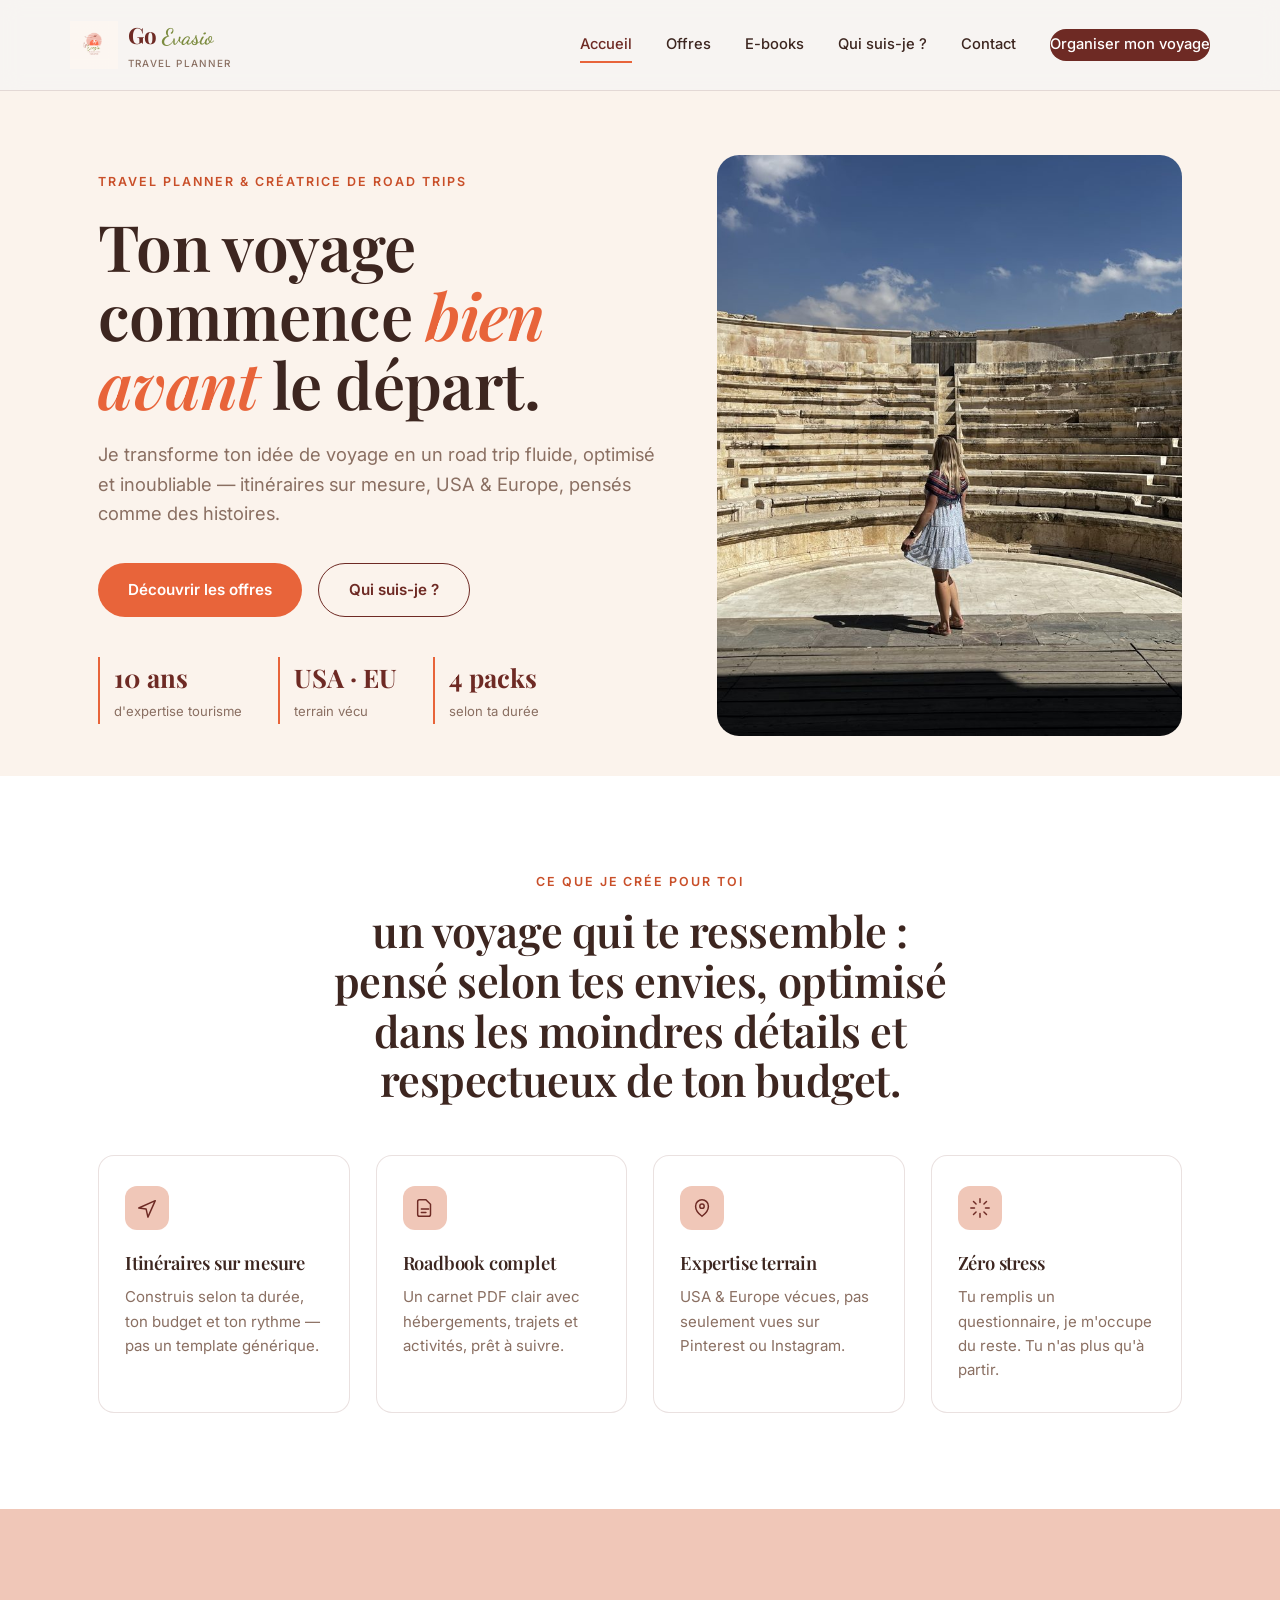
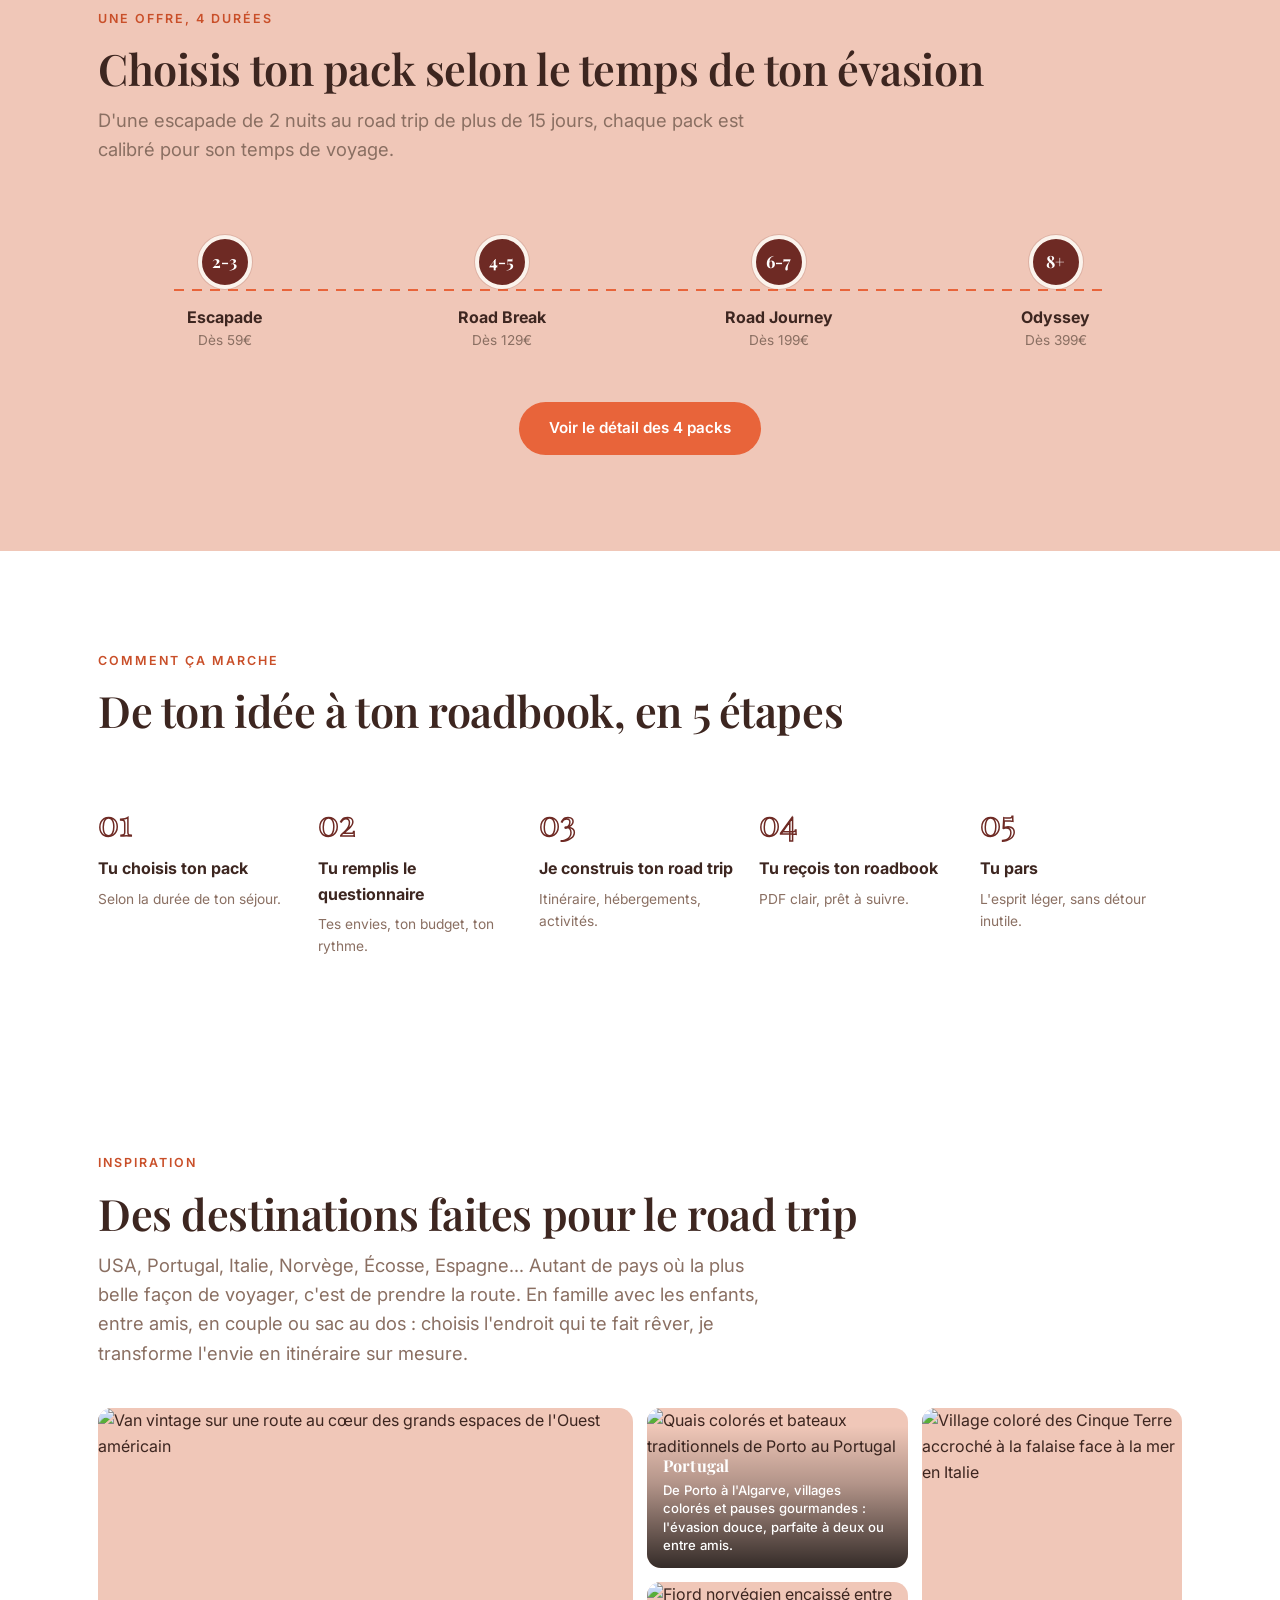
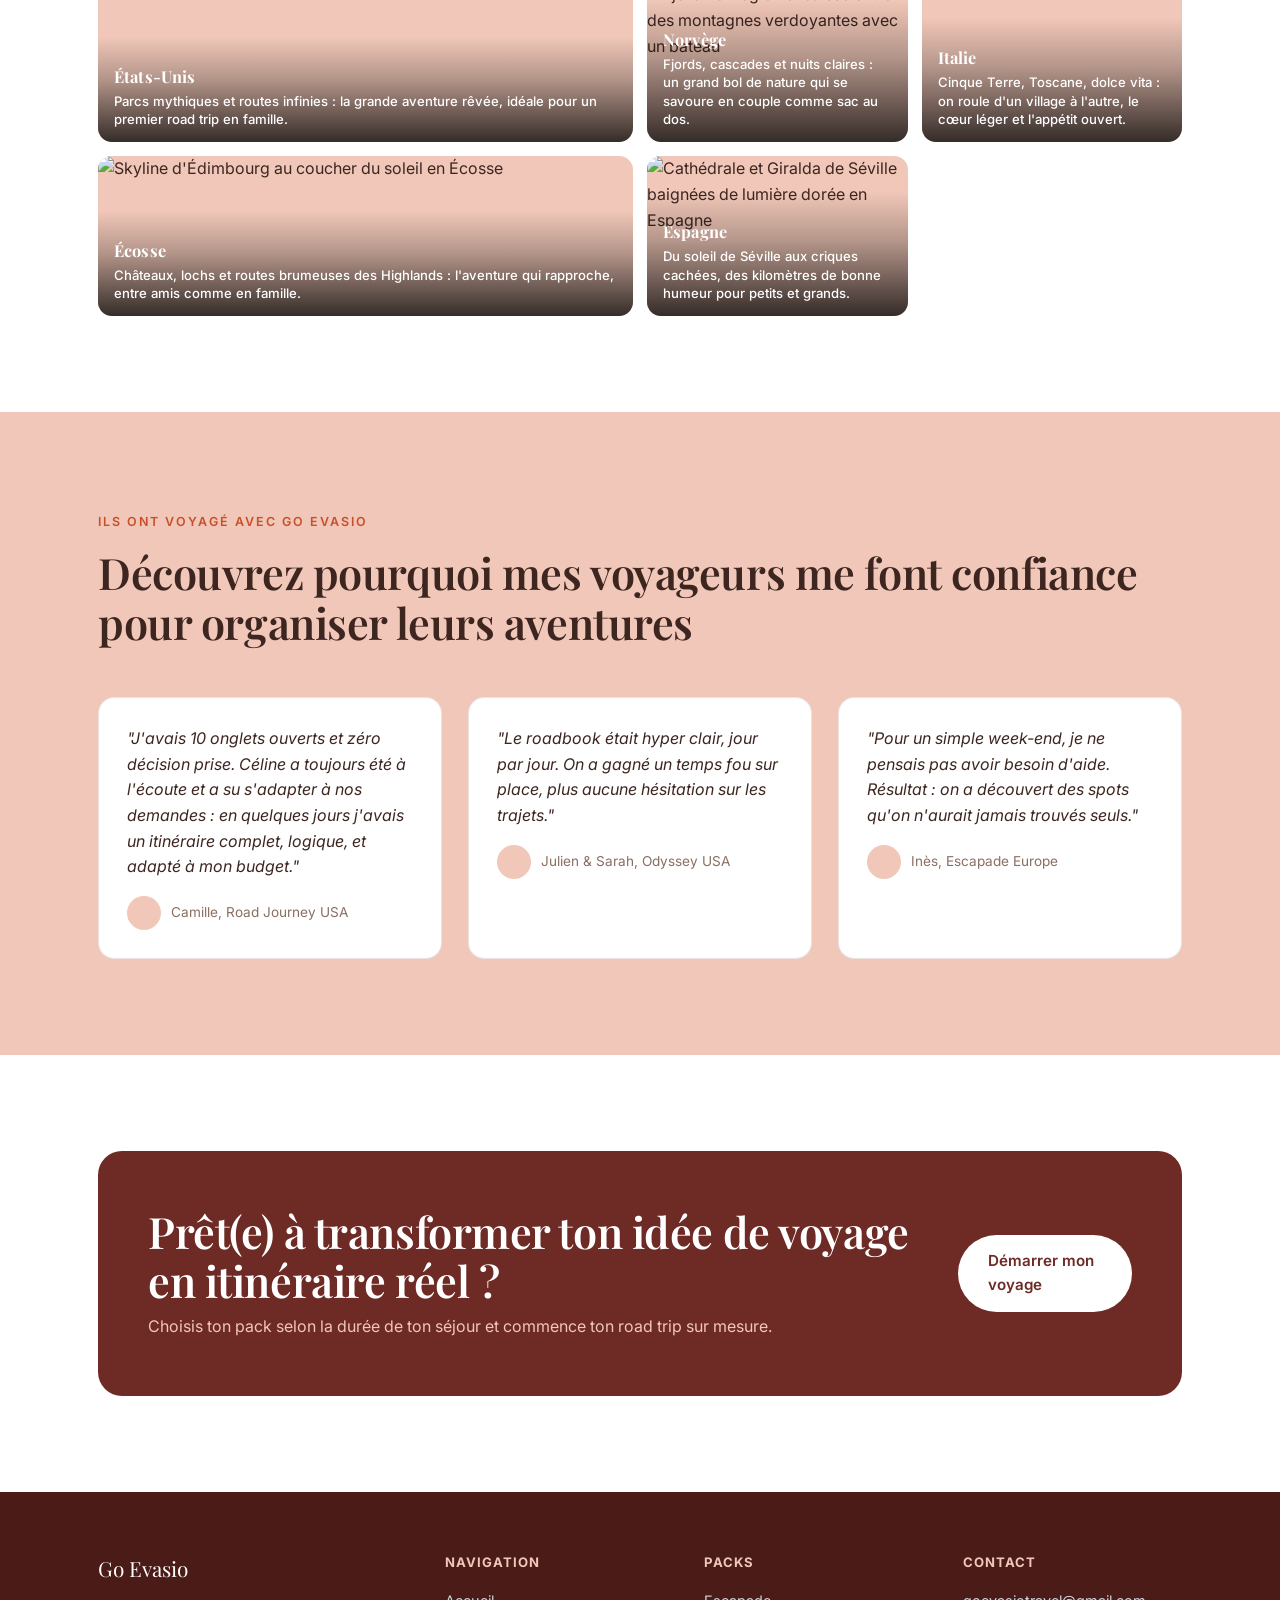
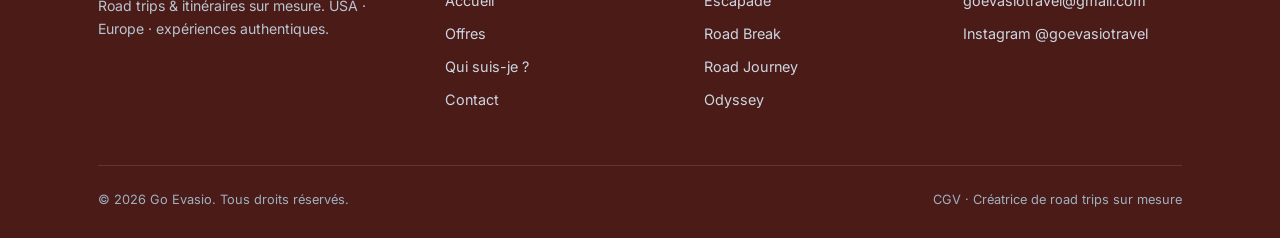
==== index.html @ 19784ba4 "Initial commit via Netlify [skip ci]" ====
<!doctype html>
<html lang="fr">
<head>
<meta charset="UTF-8">
<meta name="viewport" content="width=device-width, initial-scale=1.0">
<title>Go Evasio — Travel Planner & créatrice de road trips sur mesure</title>
<link rel="preconnect" href="https://fonts.googleapis.com">
<link href="https://fonts.googleapis.com/css2?family=Playfair+Display:wght@500;600;700&family=Inter:wght@400;500;600;700&family=Dancing+Script:wght@600;700&display=swap" rel="stylesheet">
<link rel="stylesheet" href="styles.css">
</head>
<body>

<header class="site-header">
  <div class="container nav-row">
    <a href="index.html" class="logo">
      <span class="mark"><img src="logo.png" alt="Go Evasio logo"></span>
      <span>Go <span class="script-accent">Evasio</span><span class="tag">Travel Planner</span></span>
    </a>
    <nav class="nav-links" id="nav-links">
      <a href="index.html" class="active">Accueil</a>
      <a href="offres.html">Offres</a>
      <a href="ebooks.html">E-books</a>
      <a href="qui-suis-je.html">Qui suis-je ?</a>
      <a href="contact.html">Contact</a>
      <a href="contact.html" class="btn-nav">Organiser mon voyage</a>
    </nav>
    <button class="burger" aria-label="Menu">
      <svg width="26" height="26" viewBox="0 0 24 24" fill="none"><path d="M3 6h18M3 12h18M3 18h18" stroke="#6E2A24" stroke-width="2" stroke-linecap="round"/></svg>
    </button>
  </div>
</header>

<!-- HERO -->
<section class="hero">
  <div class="container hero-grid">
    <div class="hero-content">
      <span class="eyebrow">Travel Planner & créatrice de road trips</span>
      <h1>Ton voyage commence <span style="color:var(--terracotta); font-style:italic;">bien avant</span> le départ.</h1>
      <p class="lede">Je transforme ton idée de voyage en un road trip fluide, optimisé et inoubliable — itinéraires sur mesure, USA & Europe, pensés comme des histoires.</p>
      <div class="hero-cta-row">
        <a href="offres.html" class="btn btn-primary">Découvrir les offres</a>
        <a href="qui-suis-je.html" class="btn btn-ghost">Qui suis-je ?</a>
      </div>
      <div class="hero-stats">
        <div><strong>10 ans</strong><span>d'expertise tourisme</span></div>
        <div><strong>USA · EU</strong><span>terrain vécu</span></div>
        <div><strong>4 packs</strong><span>selon ta durée</span></div>
      </div>
    </div>
    <div class="hero-visual">
      <img src="hero-accueil.jpg" alt="Go Evasio — road trip sur mesure">
    </div>
  </div>
</section>

<!-- PILIERS -->
<section class="bg-white">
  <div class="container">
    <span class="eyebrow center" style="display:block;">Ce que je crée pour toi</span>
    <h2 class="center" style="margin: 14px auto 50px; max-width:640px;">un voyage qui te ressemble : pensé selon tes envies, optimisé dans les moindres détails et respectueux de ton budget.</h2>
    <div class="grid-4">
      <div class="pillar-card">
        <div class="icon"><svg width="22" height="22" viewBox="0 0 24 24" fill="none"><path d="M3 12L21 4L13 22L11 13L3 12Z" stroke="#6E2A24" stroke-width="1.6" stroke-linejoin="round"/></svg></div>
        <h3>Itinéraires sur mesure</h3>
        <p>Construis selon ta durée, ton budget et ton rythme — pas un template générique.</p>
      </div>
      <div class="pillar-card">
        <div class="icon"><svg width="22" height="22" viewBox="0 0 24 24" fill="none"><path d="M4 19V5a2 2 0 0 1 2-2h7l5 5v11a2 2 0 0 1-2 2H6a2 2 0 0 1-2-2Z" stroke="#6E2A24" stroke-width="1.6"/><path d="M8 13h8M8 17h5" stroke="#6E2A24" stroke-width="1.6" stroke-linecap="round"/></svg></div>
        <h3>Roadbook complet</h3>
        <p>Un carnet PDF clair avec hébergements, trajets et activités, prêt à suivre.</p>
      </div>
      <div class="pillar-card">
        <div class="icon"><svg width="22" height="22" viewBox="0 0 24 24" fill="none"><path d="M12 21s-7-5.2-7-11a7 7 0 0 1 14 0c0 5.8-7 11-7 11Z" stroke="#6E2A24" stroke-width="1.6"/><circle cx="12" cy="10" r="2.4" stroke="#6E2A24" stroke-width="1.6"/></svg></div>
        <h3>Expertise terrain</h3>
        <p>USA & Europe vécues, pas seulement vues sur Pinterest ou Instagram.</p>
      </div>
      <div class="pillar-card">
        <div class="icon"><svg width="22" height="22" viewBox="0 0 24 24" fill="none"><path d="M12 2v4M12 18v4M4.9 4.9l2.8 2.8M16.3 16.3l2.8 2.8M2 12h4M18 12h4M4.9 19.1l2.8-2.8M16.3 7.7l2.8-2.8" stroke="#6E2A24" stroke-width="1.6" stroke-linecap="round"/></svg></div>
        <h3>Zéro stress</h3>
        <p>Tu remplis un questionnaire, je m'occupe du reste. Tu n'as plus qu'à partir.</p>
      </div>
    </div>
  </div>
</section>

<!-- APERÇU OFFRES (route timeline) -->
<section class="bg-sable">
  <div class="container">
    <span class="eyebrow">Une offre, 4 durées</span>
    <h2 style="margin:14px 0 12px;">Choisis ton pack selon le temps de ton évasion</h2>
    <p class="lede" style="margin-bottom:60px;">D'une escapade de 2 nuits au road trip de plus de 15 jours, chaque pack est calibré pour son temps de voyage.</p>

    <div class="route-track">
      <div class="route-stops">
        <div class="stop">
          <div class="stop-pin">2-3</div>
          <h4>Escapade</h4>
          <p style="font-size:0.85rem; color:var(--ink-soft);">Dès 59€</p>
        </div>
        <div class="stop">
          <div class="stop-pin">4-5</div>
          <h4>Road Break</h4>
          <p style="font-size:0.85rem; color:var(--ink-soft);">Dès 129€</p>
        </div>
        <div class="stop">
          <div class="stop-pin">6-7</div>
          <h4>Road Journey</h4>
          <p style="font-size:0.85rem; color:var(--ink-soft);">Dès 199€</p>
        </div>
        <div class="stop">
          <div class="stop-pin">8+</div>
          <h4>Odyssey</h4>
          <p style="font-size:0.85rem; color:var(--ink-soft);">Dès 399€</p>
        </div>
      </div>
    </div>
    <div class="center" style="margin-top:50px;">
      <a href="offres.html" class="btn btn-primary">Voir le détail des 4 packs</a>
    </div>
  </div>
</section>

<!-- PROCESS -->
<section class="bg-white">
  <div class="container">
    <span class="eyebrow">Comment ça marche</span>
    <h2 style="margin:14px 0 50px;">De ton idée à ton roadbook, en 5 étapes</h2>
    <div class="steps">
      <div class="step"><div class="num">01</div><h4>Tu choisis ton pack</h4><p>Selon la durée de ton séjour.</p></div>
      <div class="step"><div class="num">02</div><h4>Tu remplis le questionnaire</h4><p>Tes envies, ton budget, ton rythme.</p></div>
      <div class="step"><div class="num">03</div><h4>Je construis ton road trip</h4><p>Itinéraire, hébergements, activités.</p></div>
      <div class="step"><div class="num">04</div><h4>Tu reçois ton roadbook</h4><p>PDF clair, prêt à suivre.</p></div>
      <div class="step"><div class="num">05</div><h4>Tu pars</h4><p>L'esprit léger, sans détour inutile.</p></div>
    </div>
  </div>
</section>

<!-- GALERIE D'INSPIRATION -->
<section class="bg-white">
  <div class="container">
    <span class="eyebrow">Inspiration</span>
    <h2 style="margin:14px 0 12px;">Des destinations faites pour le road trip</h2>
    <p class="lede" style="margin-bottom:40px;">USA, Portugal, Italie, Norvège, Écosse, Espagne… Autant de pays où la plus belle façon de voyager, c'est de prendre la route. En famille avec les enfants, entre amis, en couple ou sac au dos : choisis l'endroit qui te fait rêver, je transforme l'envie en itinéraire sur mesure.</p>
    <div class="gallery-grid">
      <figure class="wide tall">
        <img src="https://images.unsplash.com/photo-1469854523086-cc02fe5d8800?auto=format&fit=crop&w=1200&q=82" alt="Van vintage sur une route au cœur des grands espaces de l'Ouest américain" loading="lazy">
        <figcaption><span class="place">États-Unis</span>Parcs mythiques et routes infinies : la grande aventure rêvée, idéale pour un premier road trip en famille.</figcaption>
      </figure>
      <figure>
        <img src="https://images.unsplash.com/photo-1555881400-74d7acaacd8b?auto=format&fit=crop&w=700&q=82" alt="Quais colorés et bateaux traditionnels de Porto au Portugal" loading="lazy">
        <figcaption><span class="place">Portugal</span>De Porto à l'Algarve, villages colorés et pauses gourmandes : l'évasion douce, parfaite à deux ou entre amis.</figcaption>
      </figure>
      <figure class="tall">
        <img src="https://images.unsplash.com/photo-1534445867742-43195f401b6c?auto=format&fit=crop&w=700&q=82" alt="Village coloré des Cinque Terre accroché à la falaise face à la mer en Italie" loading="lazy">
        <figcaption><span class="place">Italie</span>Cinque Terre, Toscane, dolce vita : on roule d'un village à l'autre, le cœur léger et l'appétit ouvert.</figcaption>
      </figure>
      <figure>
        <img src="https://images.unsplash.com/photo-1601439678777-b2b3c56fa627?auto=format&fit=crop&w=700&q=82" alt="Fjord norvégien encaissé entre des montagnes verdoyantes avec un bateau" loading="lazy">
        <figcaption><span class="place">Norvège</span>Fjords, cascades et nuits claires : un grand bol de nature qui se savoure en couple comme sac au dos.</figcaption>
      </figure>
      <figure class="wide">
        <img src="https://images.unsplash.com/photo-1506377585622-bedcbb027afc?auto=format&fit=crop&w=1100&q=82" alt="Skyline d'Édimbourg au coucher du soleil en Écosse" loading="lazy">
        <figcaption><span class="place">Écosse</span>Châteaux, lochs et routes brumeuses des Highlands : l'aventure qui rapproche, entre amis comme en famille.</figcaption>
      </figure>
      <figure>
        <img src="https://images.unsplash.com/photo-1509840841025-9088ba78a826?auto=format&fit=crop&w=700&q=82" alt="Cathédrale et Giralda de Séville baignées de lumière dorée en Espagne" loading="lazy">
        <figcaption><span class="place">Espagne</span>Du soleil de Séville aux criques cachées, des kilomètres de bonne humeur pour petits et grands.</figcaption>
      </figure>
    </div>
  </div>
</section>

<!-- TEMOIGNAGES -->
<section class="bg-sable">
  <div class="container">
    <span class="eyebrow">Ils ont voyagé avec Go Evasio</span>
    <h2 style="margin:14px 0 50px;">Découvrez pourquoi mes voyageurs me font confiance pour organiser leurs aventures</h2>
    <div class="grid-3">
      <div class="quote-card">
        <p>"J'avais 10 onglets ouverts et zéro décision prise. Céline a toujours été à l'écoute et a su s'adapter à nos demandes : en quelques jours j'avais un itinéraire complet, logique, et adapté à mon budget."</p>
        <div class="quote-by"><span class="av"></span> Camille, Road Journey USA</div>
      </div>
      <div class="quote-card">
        <p>"Le roadbook était hyper clair, jour par jour. On a gagné un temps fou sur place, plus aucune hésitation sur les trajets."</p>
        <div class="quote-by"><span class="av"></span> Julien & Sarah, Odyssey USA</div>
      </div>
      <div class="quote-card">
        <p>"Pour un simple week-end, je ne pensais pas avoir besoin d'aide. Résultat : on a découvert des spots qu'on n'aurait jamais trouvés seuls."</p>
        <div class="quote-by"><span class="av"></span> Inès, Escapade Europe</div>
      </div>
    </div>
  </div>
</section>

<!-- CTA -->
<section class="bg-white">
  <div class="container">
    <div class="cta-band">
      <div>
        <h2>Prêt(e) à transformer ton idée de voyage en itinéraire réel ?</h2>
        <p>Choisis ton pack selon la durée de ton séjour et commence ton road trip sur mesure.</p>
      </div>
      <a href="contact.html" class="btn btn-light">Démarrer mon voyage</a>
    </div>
  </div>
</section>

<footer class="site-footer">
  <div class="container">
    <div class="footer-grid">
      <div>
        <div class="footer-logo">Go Evasio</div>
        <p style="font-size:0.88rem; color:#b8c4d1; max-width:30ch;">Road trips & itinéraires sur mesure. USA · Europe · expériences authentiques.</p>
      </div>
      <div>
        <h4>Navigation</h4>
        <ul>
          <li><a href="index.html">Accueil</a></li>
          <li><a href="offres.html">Offres</a></li>
          <li><a href="qui-suis-je.html">Qui suis-je ?</a></li>
          <li><a href="contact.html">Contact</a></li>
        </ul>
      </div>
      <div>
        <h4>Packs</h4>
        <ul>
          <li><a href="offres.html#escapade">Escapade</a></li>
          <li><a href="offres.html#road-break">Road Break</a></li>
          <li><a href="offres.html#road-journey">Road Journey</a></li>
          <li><a href="offres.html#odyssey">Odyssey</a></li>
        </ul>
      </div>
      <div>
        <h4>Contact</h4>
        <ul>
          <li><a href="mailto:goevasiotravel@gmail.com">goevasiotravel@gmail.com</a></li>
          <li><a href="https://instagram.com/goevasiotravel" target="_blank" rel="noopener">Instagram @goevasiotravel</a></li>
        </ul>
      </div>
    </div>
    <div class="footer-bottom">
      <span>© 2026 Go Evasio. Tous droits réservés.</span>
      <span><a href="cgv.html" style="color:#9fb0c2;">CGV</a> · Créatrice de road trips sur mesure</span>
    </div>
  </div>
</footer>

<script src="app.js"></script>
</body>
</html>
---- styles.css ----
/* ===== Go Evasio — Design tokens ===== */
:root{
  /* Recalibrated on the Go Evasio logo: sunset coral circle, orange dusk, maroon wordmark, olive script */
  --navy: #6E2A24;          /* deep maroon — replaces the old navy as the "dark" brand color */
  --navy-deep: #4A1B17;
  --sable: #F0C7B8;         /* soft sunset coral, from the logo's circle */
  --off-white: #FBF3EC;     /* warm cream background */
  --terracotta: #E8643A;    /* sunset orange, from the logo's horizon */
  --terracotta-deep: #C94F29;
  --olive: #7C8B3F;         /* script green from "Evasio" lettering */
  --ink: #3D2620;
  --ink-soft: #8A6F62;
  --line: rgba(110,42,36,0.14);

  --serif: "Playfair Display", Georgia, serif;
  --sans: "Inter", "Lato", -apple-system, sans-serif;
  --script: "Dancing Script", cursive;

  --header-h: 84px;         /* hauteur de l'en-tête : sert à positionner le menu mobile */
}

*{box-sizing:border-box; margin:0; padding:0;}
html{scroll-behavior:smooth; -webkit-text-size-adjust:100%;}
body{
  font-family: var(--sans);
  color: var(--ink);
  background: var(--off-white);
  line-height: 1.6;
  -webkit-font-smoothing: antialiased;
  overflow-x: hidden;       /* évite tout défilement horizontal parasite sur mobile */
}
body.no-scroll{overflow:hidden;}   /* verrouille le scroll quand le menu mobile est ouvert */
img{max-width:100%; display:block;}
a{color:inherit; text-decoration:none;}
ul{list-style:none;}

.container{
  width: 100%;
  max-width: 1140px;
  margin: 0 auto;
  padding: 0 28px;
}

/* ===== Typography ===== */
h1,h2,h3,.serif{font-family: var(--serif); font-weight:600; letter-spacing:-0.01em;}
h1{font-size: clamp(2.4rem, 5vw, 4rem); line-height:1.08;}
h2{font-size: clamp(1.9rem, 3.4vw, 2.7rem); line-height:1.15;}
h3{font-size: 1.4rem;}
.eyebrow{
  font-family: var(--sans);
  font-size: 0.78rem;
  letter-spacing: 0.16em;
  text-transform: uppercase;
  color: var(--terracotta-deep);
  font-weight: 600;
}
.lede{font-size:1.15rem; color: var(--ink-soft); max-width: 56ch;}
.center{text-align:center; margin-left:auto; margin-right:auto;}

/* ===== Header / nav ===== */
.site-header{
  position: sticky; top:0; z-index: 50;
  background: rgba(247,245,242,0.92);
  backdrop-filter: blur(10px);
  border-bottom: 1px solid var(--line);
}
.nav-row{
  display:flex; align-items:center; justify-content:space-between;
  padding: 18px 0;
}
.logo{
  font-family: var(--serif);
  font-size: 1.4rem;
  font-weight: 700;
  color: var(--navy);
  display:flex; align-items:center; gap:10px;
}
.logo .mark{
  width: 48px; height: 48px;
  position: relative;
  flex: none;
}
.logo .mark img{width:100%; height:100%; object-fit:contain;}
.logo .tag{
  display:block; font-family: var(--sans); font-weight:500;
  font-size: 0.62rem; letter-spacing:0.12em; text-transform:uppercase;
  color: var(--ink-soft); margin-top:1px;
}
.script-accent{
  font-family: var(--script);
  font-weight: 600;
  color: var(--olive);
}
.nav-links{display:flex; gap:34px; align-items:center;}
.nav-links a{
  font-size: 0.92rem; font-weight:500; color: var(--ink);
  position:relative; padding: 4px 0;
}
.nav-links a.active{color: var(--navy);}
.nav-links a.active::after{
  content:""; position:absolute; left:0; right:0; bottom:-2px;
  height:2px; background: var(--terracotta);
}
.nav-links a:hover{color: var(--navy);}
.btn-nav{
  background: var(--navy); color: #fff !important;
  padding: 10px 22px; border-radius: 999px;
  font-weight:600; font-size:0.88rem;
}
.btn-nav:hover{background: var(--navy-deep);}
.burger{display:none;}

/* ===== Buttons ===== */
.btn{
  display:inline-flex; align-items:center; gap:8px;
  padding: 14px 30px;
  border-radius: 999px;
  font-weight: 600;
  font-size: 0.95rem;
  cursor:pointer;
  border: none;
  transition: transform .15s ease, box-shadow .15s ease, background .15s ease;
}
.btn-primary{background: var(--terracotta); color:#fff;}
.btn-primary:hover{background: var(--terracotta-deep); transform: translateY(-1px); box-shadow: 0 10px 24px rgba(224,122,95,0.35);}
.btn-ghost{background: transparent; color: var(--navy); border:1.5px solid var(--navy);}
.btn-ghost:hover{background: var(--navy); color:#fff;}
.btn-light{background:#fff; color: var(--navy);}
.btn-light:hover{background: var(--sable);}

/* ===== Sections ===== */
section{padding: 96px 0;}
.section-tight{padding: 64px 0;}
.bg-navy{background: var(--navy); color: var(--off-white);}
.bg-navy .eyebrow{color: var(--sable);}
.bg-sable{background: var(--sable);}
.bg-white{background:#fff;}

/* ===== Hero (route motif) ===== */
.hero{
  position: relative;
  overflow:hidden;
  padding-top: 64px;
  padding-bottom: 40px;
}
.hero-grid{
  display:grid; grid-template-columns: 1.1fr 0.9fr; gap: 50px; align-items:center;
}
.hero-route{
  position:absolute; inset:0; z-index:0; opacity:0.5; pointer-events:none;
}
.hero-content{position:relative; z-index:1;}
.hero-content h1{margin: 18px 0 22px;}
.hero-content .lede{margin-bottom: 34px;}
.hero-cta-row{display:flex; gap:16px; flex-wrap:wrap; margin-bottom: 28px;}
.hero-stats{display:flex; gap:36px; margin-top: 40px;}
.hero-stats div{border-left: 2px solid var(--terracotta); padding-left:14px;}
.hero-stats strong{display:block; font-family:var(--serif); font-size:1.6rem; color:var(--navy);}
.hero-stats span{font-size:0.82rem; color:var(--ink-soft);}

.hero-visual{
  position:relative; z-index:1;
  aspect-ratio: 4/5;
  border-radius: 22px;
  overflow:hidden;
  background: linear-gradient(160deg, var(--navy), var(--navy-deep));
}
.hero-visual svg{width:100%; height:100%;}
.hero-visual img{width:100%; height:100%; object-fit:cover; display:block;}

/* ===== Route divider ===== */
.route-divider{
  display:flex; align-items:center; gap:14px;
  margin: 10px 0 50px;
}
.route-divider .dot{width:9px; height:9px; border-radius:50%; background: var(--terracotta); flex:none;}
.route-divider .line{flex:1; height:1px; background: repeating-linear-gradient(90deg, var(--line) 0 8px, transparent 8px 14px);}

/* ===== Cards: pillars / pricing ===== */
.grid-4{display:grid; grid-template-columns: repeat(4, 1fr); gap: 26px;}
.grid-3{display:grid; grid-template-columns: repeat(3, 1fr); gap: 26px;}
.grid-2{display:grid; grid-template-columns: repeat(2, 1fr); gap: 26px;}

.pillar-card{
  background:#fff; border:1px solid var(--line); border-radius:16px;
  padding: 30px 26px;
}
.pillar-card .icon{
  width:44px; height:44px; border-radius:12px;
  background: var(--sable); display:flex; align-items:center; justify-content:center;
  margin-bottom: 18px;
}
.pillar-card h3{margin-bottom:8px; font-size:1.15rem;}
.pillar-card p{color: var(--ink-soft); font-size:0.94rem;}

/* Pricing / route timeline */
.route-track{
  position:relative;
  padding: 10px 0 0;
}
.route-track::before{
  content:"";
  position:absolute; top: 64px; left: 7%; right:7%;
  height: 2px;
  background: repeating-linear-gradient(90deg, var(--terracotta) 0 10px, transparent 10px 18px);
  z-index:0;
}
.route-stops{display:grid; grid-template-columns: repeat(4,1fr); gap:24px; position:relative; z-index:1;}
.stop{display:flex; flex-direction:column; align-items:center; text-align:center;}
.stop-pin{
  width: 54px; height:54px; border-radius:50%;
  background: var(--navy); color:#fff;
  display:flex; align-items:center; justify-content:center;
  font-family: var(--serif); font-size:1.05rem; font-weight:700;
  border: 4px solid var(--off-white);
  box-shadow: 0 0 0 1px var(--line);
  margin-bottom: 16px;
}
.pack-card{
  background:#fff; border:1px solid var(--line); border-radius:18px;
  padding: 30px 24px; width:100%;
  display:flex; flex-direction:column; gap:14px;
  transition: transform .2s ease, box-shadow .2s ease;
}
.pack-card:hover{transform: translateY(-4px); box-shadow: 0 16px 30px rgba(30,58,95,0.1);}
.pack-card.featured{border-color: var(--terracotta); position:relative;}
.pack-card.featured::before{
  content:"Le plus choisi"; position:absolute; top:-13px; left:50%; transform:translateX(-50%);
  background: var(--terracotta); color:#fff; font-size:0.7rem; font-weight:700;
  padding:4px 14px; border-radius:999px; letter-spacing:0.04em;
}
.pack-card .duration{font-size:0.82rem; color: var(--ink-soft); font-weight:600; text-transform:uppercase; letter-spacing:0.06em;}
.pack-card h3{margin: 4px 0 2px;}
.pack-card .desc{font-size:0.9rem; color: var(--ink-soft); min-height: 40px;}
.pack-card .price{font-family: var(--serif); font-size:1.7rem; color: var(--navy); margin-top:4px;}
.pack-card .price span{font-size:0.85rem; font-family: var(--sans); color: var(--ink-soft); font-weight:400;}
.pack-card ul{display:flex; flex-direction:column; gap:9px; font-size:0.88rem; margin: 6px 0 10px; flex:1;}
.pack-card li{display:flex; gap:8px; align-items:flex-start;}
.pack-card li::before{content:"✓"; color: var(--terracotta); font-weight:700; flex:none;}

/* ===== Testimonials / proof ===== */
.quote-card{
  background:#fff; border-radius:16px; padding:28px; border:1px solid var(--line);
}
.quote-card p{font-style:italic; color: var(--ink); margin-bottom:16px;}
.quote-by{display:flex; align-items:center; gap:10px; font-size:0.85rem; color: var(--ink-soft);}
.quote-by .av{width:34px; height:34px; border-radius:50%; background:var(--sable);}

/* ===== Process steps ===== */
.steps{display:grid; grid-template-columns: repeat(5,1fr); gap:18px;}
.step{position:relative; padding-top:8px;}
.step .num{font-family:var(--serif); font-size:2.2rem; color: var(--sable); -webkit-text-stroke: 1.5px var(--navy); color:transparent;}
.step h4{font-size:1rem; margin: 6px 0 6px;}
.step p{font-size:0.86rem; color:var(--ink-soft);}

/* ===== CTA band ===== */
.cta-band{
  background: var(--navy); color:#fff; border-radius: 24px;
  padding: 56px 50px; display:flex; align-items:center; justify-content:space-between; gap: 30px;
  position:relative; overflow:hidden;
}
.cta-band h2{color:#fff; margin-bottom:8px;}
.cta-band p{color: var(--sable);}

/* ===== Footer ===== */
.site-footer{background: var(--navy-deep); color: var(--off-white); padding: 60px 0 28px;}
.footer-grid{display:grid; grid-template-columns: 1.4fr 1fr 1fr 1fr; gap: 40px; margin-bottom:44px;}
.footer-grid h4{font-family:var(--sans); font-size:0.82rem; letter-spacing:0.08em; text-transform:uppercase; color: var(--sable); margin-bottom:16px;}
.footer-grid ul li{margin-bottom:10px; font-size:0.9rem; color:#cdd6e0;}
.footer-grid ul li a:hover{color:#fff;}
.footer-logo{font-family:var(--serif); font-size:1.3rem; margin-bottom:10px; color:#fff;}
.footer-bottom{
  border-top:1px solid rgba(255,255,255,0.12); padding-top:24px;
  display:flex; justify-content:space-between; font-size:0.8rem; color:#9fb0c2; flex-wrap:wrap; gap:10px;
}

/* ===== Forms ===== */
.field{display:flex; flex-direction:column; gap:6px; margin-bottom:20px;}
.field label{font-size:0.85rem; font-weight:600; color: var(--navy);}
.field input, .field select, .field textarea{
  border:1.5px solid var(--line); border-radius:10px; padding:13px 14px;
  font-family: var(--sans); font-size:0.95rem; background:#fff; color: var(--ink);
}
.field input:focus, .field select:focus, .field textarea:focus{outline:none; border-color: var(--terracotta);}
.field-row{display:grid; grid-template-columns:1fr 1fr; gap:18px;}

/* ===== Misc ===== */
.tag-chip{
  display:inline-block; background: var(--sable); color: var(--navy);
  padding: 5px 14px; border-radius:999px; font-size:0.78rem; font-weight:600; margin: 3px 6px 3px 0;
}
.divider-light{height:1px; background:var(--line); margin: 70px 0;}
.img-frame{border-radius:18px; overflow:hidden; background: var(--sable);}

/* ===== Inspiration gallery ===== */
.gallery-grid{
  display:grid;
  grid-template-columns: repeat(4, 1fr);
  grid-auto-rows: 160px;
  gap: 14px;
}
.gallery-grid figure{
  margin:0; position:relative; border-radius:14px; overflow:hidden; background: var(--sable);
}
.gallery-grid img{width:100%; height:100%; object-fit:cover; display:block; transition: transform .4s ease;}
.gallery-grid figure:hover img{transform: scale(1.06);}
.gallery-grid figcaption{
  position:absolute; left:0; right:0; bottom:0;
  padding: 28px 16px 14px;
  font-size: 0.82rem; font-weight:500; line-height:1.4; color:#fff;
  background: linear-gradient(to top, rgba(0,0,0,0.78), rgba(0,0,0,0.25) 60%, transparent);
}
.gallery-grid figcaption .place{
  display:block; margin-bottom:4px;
  font-family:'Playfair Display', serif; font-weight:700; font-size:1.02rem;
  letter-spacing:.01em;
}
.gallery-grid .tall{grid-row: span 2;}
.gallery-grid .wide{grid-column: span 2;}

/* ===== Portrait ===== */
.portrait-frame{
  position:relative; border-radius: 22px; overflow:hidden;
  background: var(--sable);
  aspect-ratio: 4/5;
}
.portrait-frame img{width:100%; height:100%; object-fit:cover;}
.portrait-placeholder{
  width:100%; height:100%; display:flex; flex-direction:column; align-items:center; justify-content:center;
  gap:14px; color: var(--navy); text-align:center; padding: 20px;
}
.portrait-placeholder span{font-size:0.82rem; color: var(--ink-soft); max-width:22ch;}

/* ===== Timeline (parcours) ===== */
.timeline{position:relative; padding-left: 30px;}
.timeline::before{content:""; position:absolute; left:6px; top:6px; bottom:6px; width:2px; background: var(--line);}
.timeline-item{position:relative; padding-bottom: 36px;}
.timeline-item:last-child{padding-bottom:0;}
.timeline-item::before{
  content:""; position:absolute; left:-30px; top:4px; width:14px; height:14px; border-radius:50%;
  background: var(--terracotta); border:3px solid var(--off-white); box-shadow: 0 0 0 1px var(--line);
}
.timeline-item .year{font-size:0.78rem; font-weight:700; letter-spacing:0.06em; text-transform:uppercase; color: var(--terracotta-deep);}
.timeline-item h4{margin: 4px 0 6px;}
.timeline-item p{color: var(--ink-soft); font-size:0.94rem;}

/* ===== Legal page (CGV) ===== */
.legal-doc h2{margin: 46px 0 14px; font-size:1.5rem;}
.legal-doc h2:first-child{margin-top:0;}
.legal-doc h3{font-size:1.05rem; margin: 22px 0 8px; color: var(--navy);}
.legal-doc p{color: var(--ink-soft); font-size:0.96rem; margin-bottom:12px;}
.legal-doc ul{margin: 8px 0 14px 0; display:flex; flex-direction:column; gap:8px;}
.legal-doc li{color: var(--ink-soft); font-size:0.96rem; padding-left:18px; position:relative;}
.legal-doc li::before{content:"–"; position:absolute; left:0; color: var(--terracotta);}
.legal-doc strong{color: var(--ink);}
.legal-toc{
  background:#fff; border:1px solid var(--line); border-radius:16px; padding:24px 26px; margin-bottom: 40px;
}
.legal-toc h4{font-size:0.82rem; text-transform:uppercase; letter-spacing:0.08em; color: var(--navy); margin-bottom:14px;}
.legal-toc ol{margin:0; padding-left:18px; display:flex; flex-direction:column; gap:7px;}
.legal-toc li{font-size:0.9rem; color: var(--ink-soft);}
.legal-toc a{color: var(--ink-soft);}
.legal-toc a:hover{color: var(--terracotta-deep);}
.legal-notice{
  background: var(--sable); border-radius:14px; padding:18px 22px; font-size:0.88rem; color: var(--ink);
  margin-bottom: 40px;
}

/* ===== Responsive ===== */

/* Tablettes & petits portables */
@media (max-width: 1080px){
  section{padding: 76px 0;}
}

@media (max-width: 980px){
  .hero-grid{grid-template-columns:1fr;}
  .hero-visual{order:-1; aspect-ratio: 16/9;}
  .grid-4, .route-stops{grid-template-columns: repeat(2,1fr); row-gap:40px;}
  .grid-3{grid-template-columns: 1fr 1fr;}
  .steps{grid-template-columns: repeat(3,1fr); row-gap: 26px;}
  .footer-grid{grid-template-columns: 1fr 1fr;}
  .route-track::before{display:none;}
  .cta-band{flex-direction:column; text-align:center; align-items:center;}
  .gallery-grid{grid-template-columns: repeat(3,1fr); grid-auto-rows: 130px;}
}

/* Tablettes en portrait : on repasse les paires sur une colonne pour aérer.
   Les `order` inline placent déjà le titre avant la carte en colonne unique. */
@media (max-width: 800px){
  .grid-2{grid-template-columns: 1fr; row-gap: 32px;}
}

@media (max-width: 680px){
  section{padding: 58px 0;}
  .section-tight{padding: 46px 0;}
  .container{padding: 0 20px;}

  .nav-links{
    position:fixed; top: var(--header-h); left:0; right:0;
    height: calc(100dvh - var(--header-h));
    background: var(--off-white);
    flex-direction:column; align-items:stretch; padding: 26px 24px; gap:6px;
    transform: translateY(-110%); transition: transform .25s ease;
    z-index:40; overflow-y:auto;
    border-top: 1px solid var(--line);
  }
  .nav-links.open{transform: translateY(0);}
  .nav-links a{font-size: 1.05rem; padding: 14px 4px; border-bottom: 1px solid var(--line);}
  .nav-links a.btn-nav{
    margin-top: 16px; text-align:center; justify-content:center;
    padding: 14px 22px; border-bottom: none;
  }
  .burger{display:flex; align-items:center; justify-content:center;
    background:none; border:none; cursor:pointer; padding: 8px; margin: -8px;}

  .grid-4, .grid-3, .grid-2, .route-stops, .steps{grid-template-columns: 1fr;}
  .field-row{grid-template-columns:1fr;}
  .cta-band{padding: 40px 26px;}
  .cta-band .btn{width:100%; justify-content:center;}
  .footer-grid{grid-template-columns: 1fr; gap: 30px;}
  .footer-bottom{justify-content:flex-start;}
  .gallery-grid{grid-template-columns: repeat(2,1fr); grid-auto-rows: 120px;}
  .gallery-grid .wide{grid-column: span 2;}
  .timeline{padding-left: 24px;}

  .hero-stats{gap: 22px; flex-wrap:wrap; margin-top: 32px;}
  .hero-stats div{flex: 1 1 40%;}
  .hero-cta-row .btn{flex: 1 1 auto; justify-content:center;}
}

/* Très petits téléphones */
@media (max-width: 380px){
  .container{padding: 0 16px;}
  .hero-stats{gap: 16px;}
}
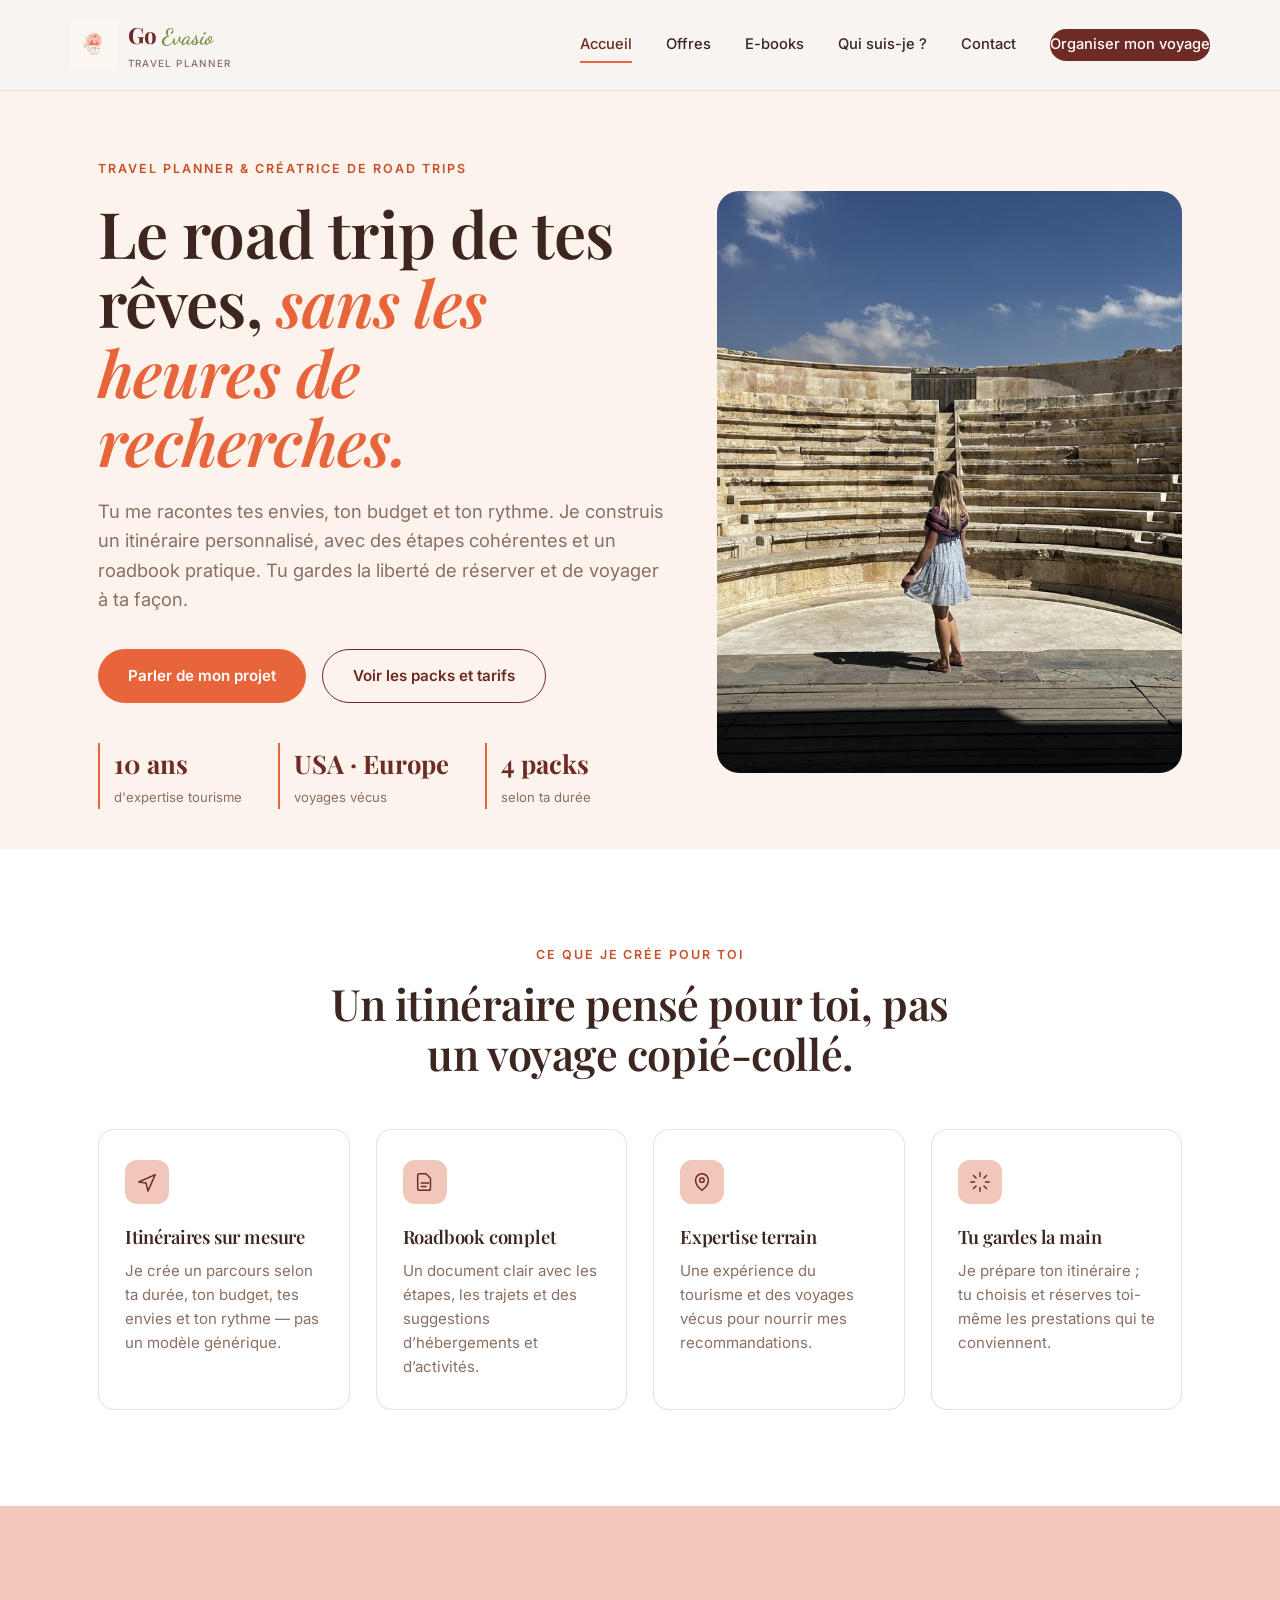
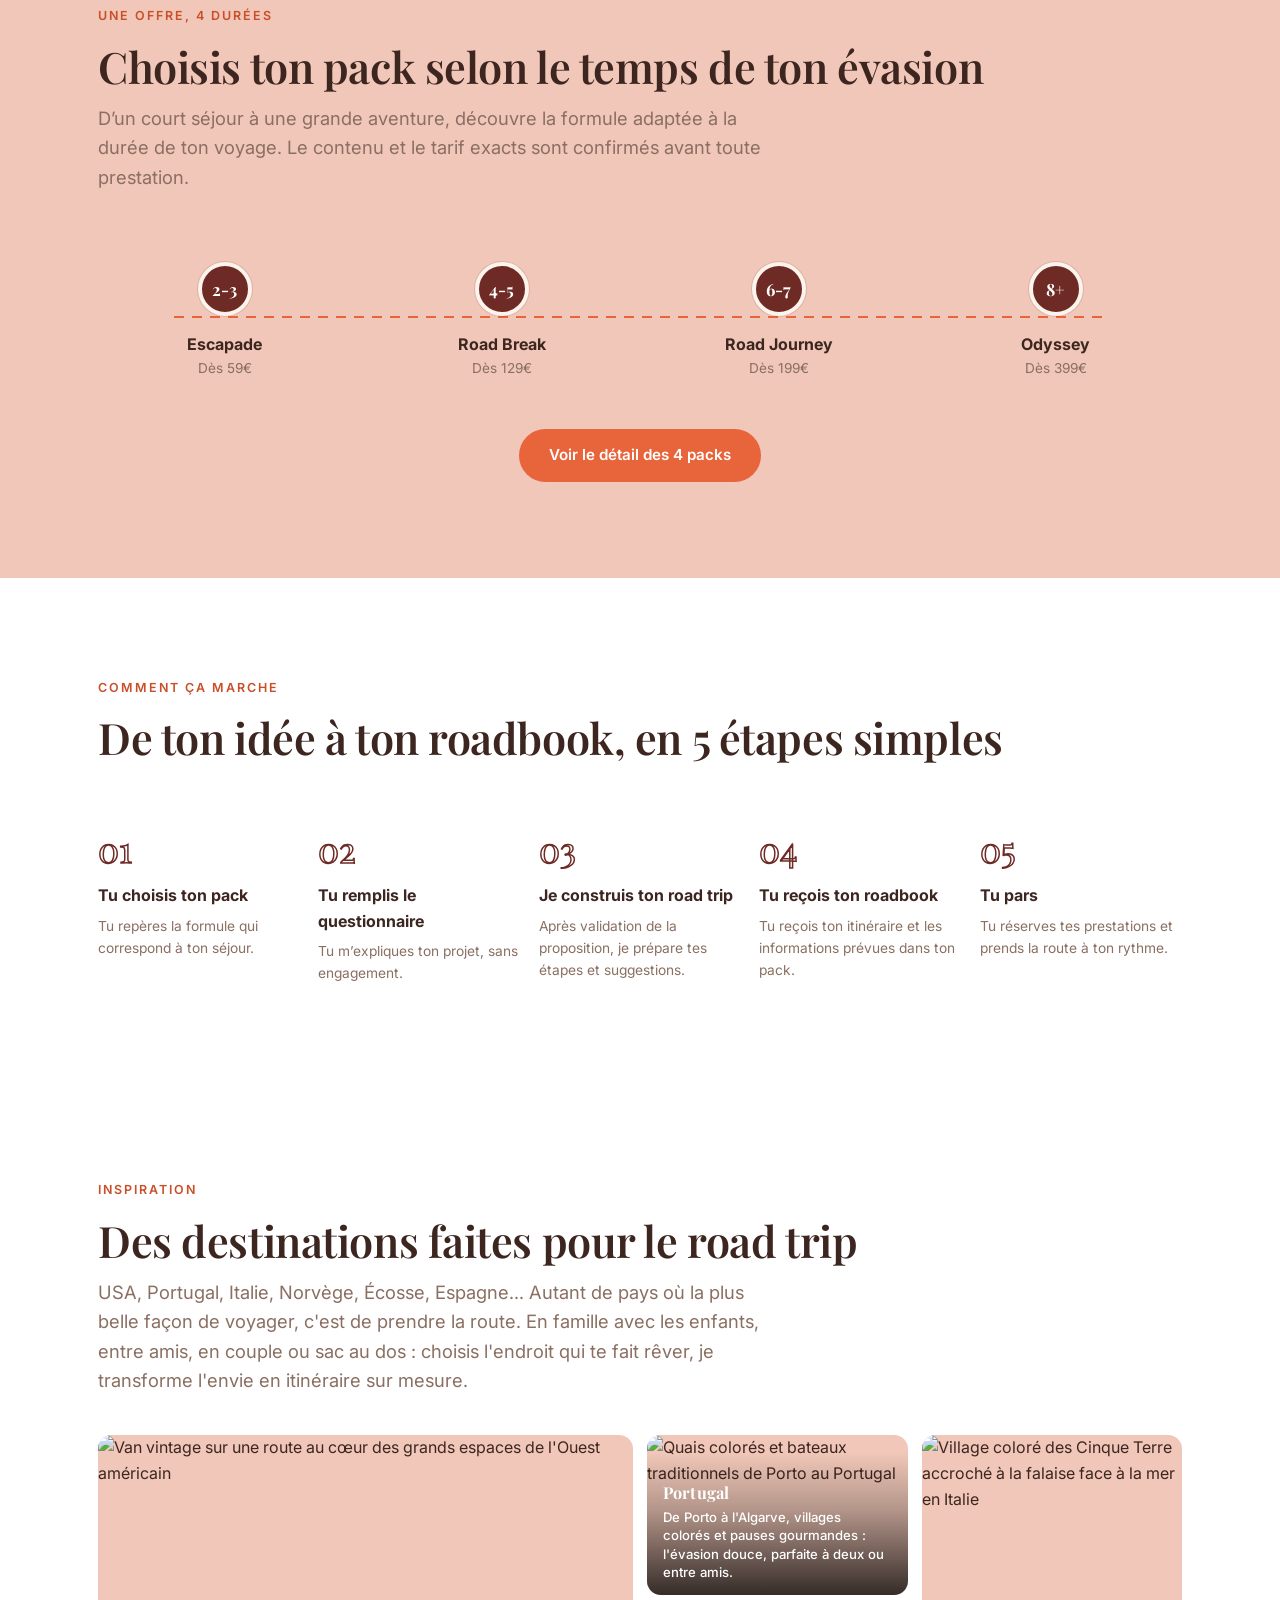
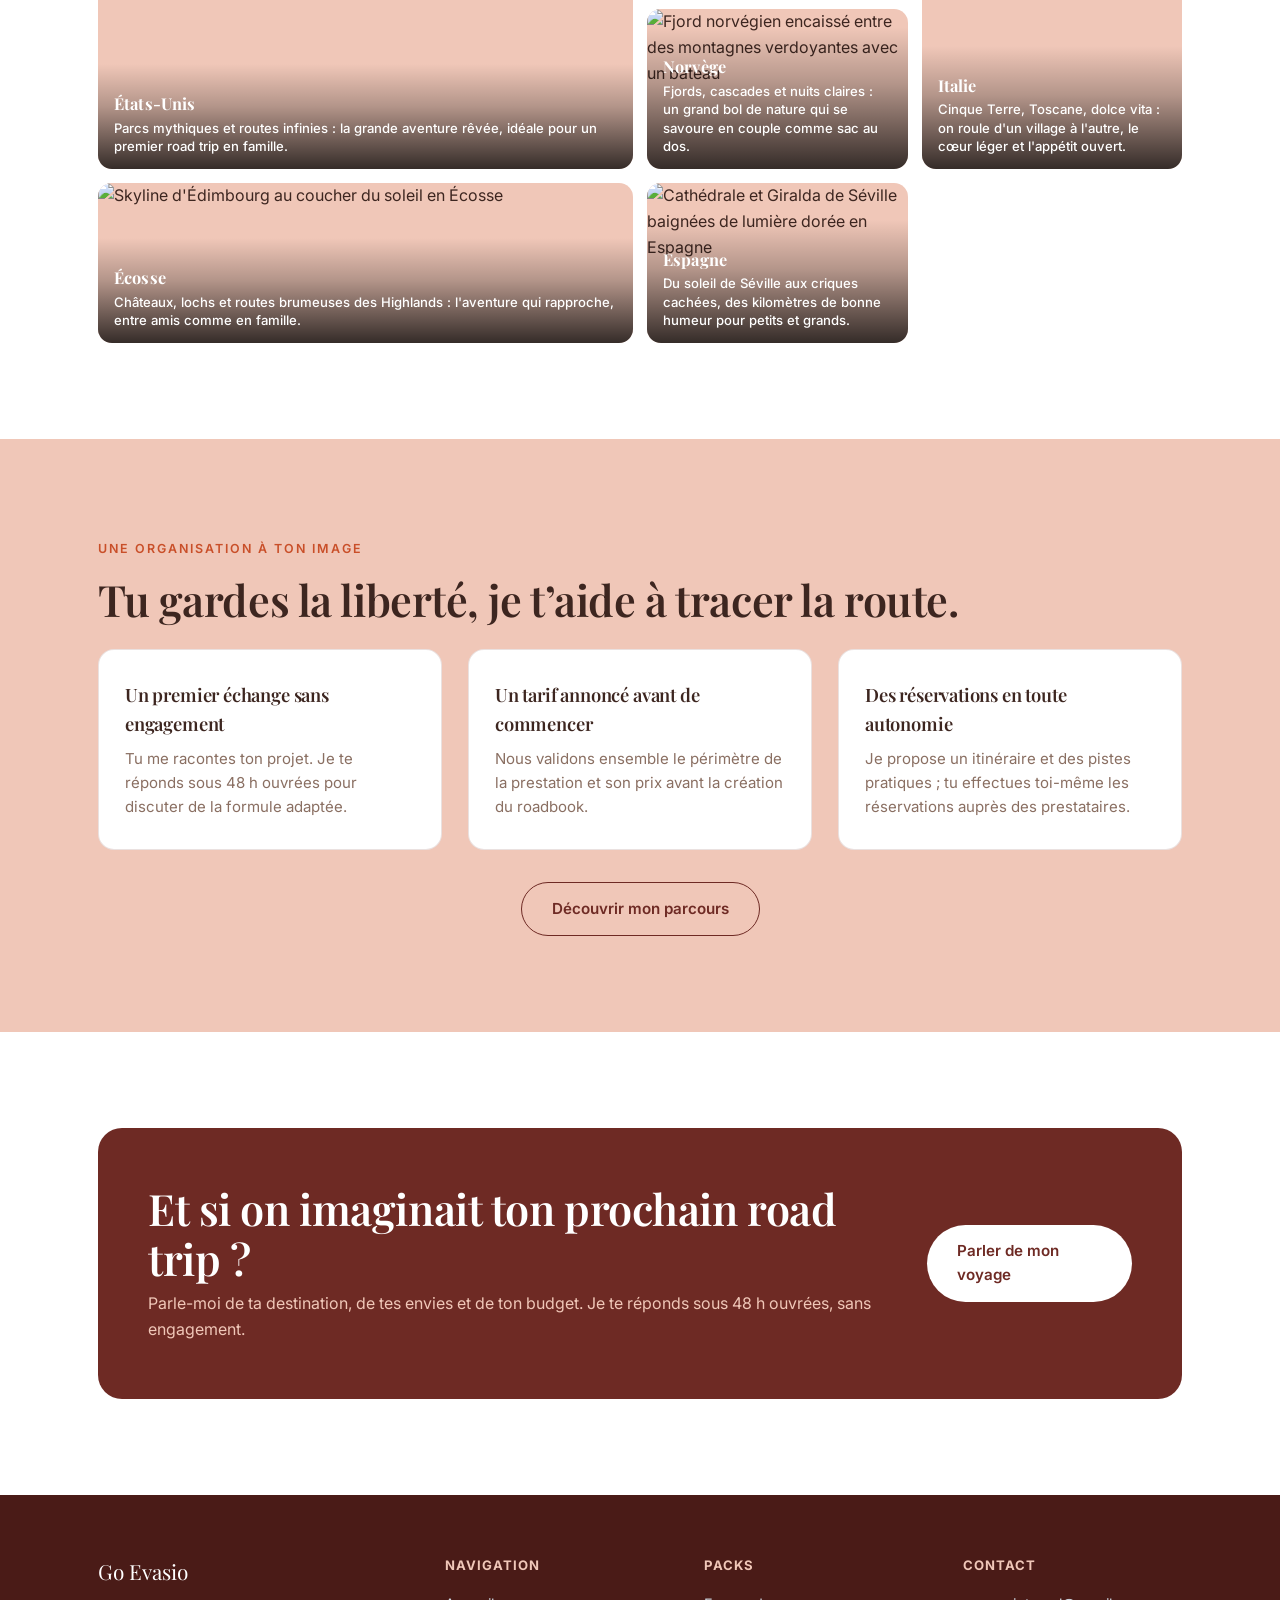
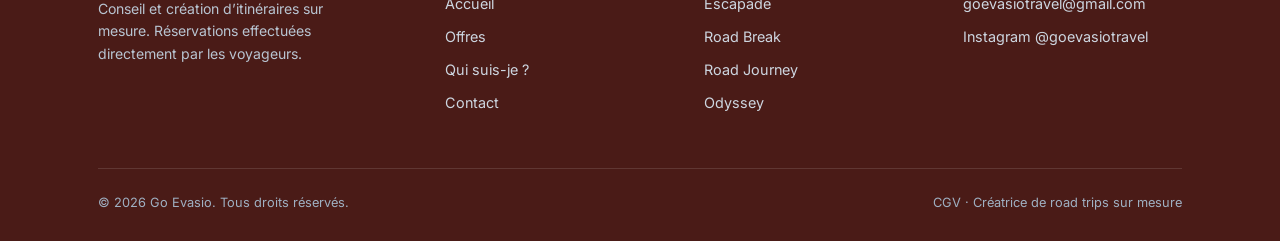
==== commit 11c0710a: "Add files via upload" ====
--- a/index.html
+++ b/index.html
@@ -3,7 +3,8 @@
 <head>
 <meta charset="UTF-8">
 <meta name="viewport" content="width=device-width, initial-scale=1.0">
-<title>Go Evasio — Travel Planner & créatrice de road trips sur mesure</title>
+<title>Go Evasio Travel | Road trips et itinéraires sur mesure</title>
+<meta name="description" content="Go Evasio Travel imagine ton road trip sur mesure aux États-Unis, en Europe et ailleurs : itinéraire, étapes et roadbook adaptés à tes envies, ton rythme et ton budget.">
 <link rel="preconnect" href="https://fonts.googleapis.com">
 <link href="https://fonts.googleapis.com/css2?family=Playfair+Display:wght@500;600;700&family=Inter:wght@400;500;600;700&family=Dancing+Script:wght@600;700&display=swap" rel="stylesheet">
 <link rel="stylesheet" href="styles.css">
@@ -35,15 +36,15 @@
   <div class="container hero-grid">
     <div class="hero-content">
       <span class="eyebrow">Travel Planner & créatrice de road trips</span>
-      <h1>Ton voyage commence <span style="color:var(--terracotta); font-style:italic;">bien avant</span> le départ.</h1>
-      <p class="lede">Je transforme ton idée de voyage en un road trip fluide, optimisé et inoubliable — itinéraires sur mesure, USA & Europe, pensés comme des histoires.</p>
+      <h1>Le road trip de tes rêves, <span style="color:var(--terracotta); font-style:italic;">sans les heures de recherches.</span></h1>
+      <p class="lede">Tu me racontes tes envies, ton budget et ton rythme. Je construis un itinéraire personnalisé, avec des étapes cohérentes et un roadbook pratique. Tu gardes la liberté de réserver et de voyager à ta façon.</p>
       <div class="hero-cta-row">
-        <a href="offres.html" class="btn btn-primary">Découvrir les offres</a>
-        <a href="qui-suis-je.html" class="btn btn-ghost">Qui suis-je ?</a>
+        <a href="contact.html" class="btn btn-primary">Parler de mon projet</a>
+        <a href="offres.html" class="btn btn-ghost">Voir les packs et tarifs</a>
       </div>
       <div class="hero-stats">
         <div><strong>10 ans</strong><span>d'expertise tourisme</span></div>
-        <div><strong>USA · EU</strong><span>terrain vécu</span></div>
+        <div><strong>USA · Europe</strong><span>voyages vécus</span></div>
         <div><strong>4 packs</strong><span>selon ta durée</span></div>
       </div>
     </div>
@@ -57,27 +58,27 @@
 <section class="bg-white">
   <div class="container">
     <span class="eyebrow center" style="display:block;">Ce que je crée pour toi</span>
-    <h2 class="center" style="margin: 14px auto 50px; max-width:640px;">un voyage qui te ressemble : pensé selon tes envies, optimisé dans les moindres détails et respectueux de ton budget.</h2>
+    <h2 class="center" style="margin: 14px auto 50px; max-width:640px;">Un itinéraire pensé pour toi, pas un voyage copié-collé.</h2>
     <div class="grid-4">
       <div class="pillar-card">
         <div class="icon"><svg width="22" height="22" viewBox="0 0 24 24" fill="none"><path d="M3 12L21 4L13 22L11 13L3 12Z" stroke="#6E2A24" stroke-width="1.6" stroke-linejoin="round"/></svg></div>
         <h3>Itinéraires sur mesure</h3>
-        <p>Construis selon ta durée, ton budget et ton rythme — pas un template générique.</p>
+        <p>Je crée un parcours selon ta durée, ton budget, tes envies et ton rythme — pas un modèle générique.</p>
       </div>
       <div class="pillar-card">
         <div class="icon"><svg width="22" height="22" viewBox="0 0 24 24" fill="none"><path d="M4 19V5a2 2 0 0 1 2-2h7l5 5v11a2 2 0 0 1-2 2H6a2 2 0 0 1-2-2Z" stroke="#6E2A24" stroke-width="1.6"/><path d="M8 13h8M8 17h5" stroke="#6E2A24" stroke-width="1.6" stroke-linecap="round"/></svg></div>
         <h3>Roadbook complet</h3>
-        <p>Un carnet PDF clair avec hébergements, trajets et activités, prêt à suivre.</p>
+        <p>Un document clair avec les étapes, les trajets et des suggestions d’hébergements et d’activités.</p>
       </div>
       <div class="pillar-card">
         <div class="icon"><svg width="22" height="22" viewBox="0 0 24 24" fill="none"><path d="M12 21s-7-5.2-7-11a7 7 0 0 1 14 0c0 5.8-7 11-7 11Z" stroke="#6E2A24" stroke-width="1.6"/><circle cx="12" cy="10" r="2.4" stroke="#6E2A24" stroke-width="1.6"/></svg></div>
         <h3>Expertise terrain</h3>
-        <p>USA & Europe vécues, pas seulement vues sur Pinterest ou Instagram.</p>
+        <p>Une expérience du tourisme et des voyages vécus pour nourrir mes recommandations.</p>
       </div>
       <div class="pillar-card">
         <div class="icon"><svg width="22" height="22" viewBox="0 0 24 24" fill="none"><path d="M12 2v4M12 18v4M4.9 4.9l2.8 2.8M16.3 16.3l2.8 2.8M2 12h4M18 12h4M4.9 19.1l2.8-2.8M16.3 7.7l2.8-2.8" stroke="#6E2A24" stroke-width="1.6" stroke-linecap="round"/></svg></div>
-        <h3>Zéro stress</h3>
-        <p>Tu remplis un questionnaire, je m'occupe du reste. Tu n'as plus qu'à partir.</p>
+        <h3>Tu gardes la main</h3>
+        <p>Je prépare ton itinéraire ; tu choisis et réserves toi-même les prestations qui te conviennent.</p>
       </div>
     </div>
   </div>
@@ -88,7 +89,7 @@
   <div class="container">
     <span class="eyebrow">Une offre, 4 durées</span>
     <h2 style="margin:14px 0 12px;">Choisis ton pack selon le temps de ton évasion</h2>
-    <p class="lede" style="margin-bottom:60px;">D'une escapade de 2 nuits au road trip de plus de 15 jours, chaque pack est calibré pour son temps de voyage.</p>
+    <p class="lede" style="margin-bottom:60px;">D’un court séjour à une grande aventure, découvre la formule adaptée à la durée de ton voyage. Le contenu et le tarif exacts sont confirmés avant toute prestation.</p>
 
     <div class="route-track">
       <div class="route-stops">
@@ -124,13 +125,13 @@
 <section class="bg-white">
   <div class="container">
     <span class="eyebrow">Comment ça marche</span>
-    <h2 style="margin:14px 0 50px;">De ton idée à ton roadbook, en 5 étapes</h2>
+    <h2 style="margin:14px 0 50px;">De ton idée à ton roadbook, en 5 étapes simples</h2>
     <div class="steps">
-      <div class="step"><div class="num">01</div><h4>Tu choisis ton pack</h4><p>Selon la durée de ton séjour.</p></div>
-      <div class="step"><div class="num">02</div><h4>Tu remplis le questionnaire</h4><p>Tes envies, ton budget, ton rythme.</p></div>
-      <div class="step"><div class="num">03</div><h4>Je construis ton road trip</h4><p>Itinéraire, hébergements, activités.</p></div>
-      <div class="step"><div class="num">04</div><h4>Tu reçois ton roadbook</h4><p>PDF clair, prêt à suivre.</p></div>
-      <div class="step"><div class="num">05</div><h4>Tu pars</h4><p>L'esprit léger, sans détour inutile.</p></div>
+      <div class="step"><div class="num">01</div><h4>Tu choisis ton pack</h4><p>Tu repères la formule qui correspond à ton séjour.</p></div>
+      <div class="step"><div class="num">02</div><h4>Tu remplis le questionnaire</h4><p>Tu m’expliques ton projet, sans engagement.</p></div>
+      <div class="step"><div class="num">03</div><h4>Je construis ton road trip</h4><p>Après validation de la proposition, je prépare tes étapes et suggestions.</p></div>
+      <div class="step"><div class="num">04</div><h4>Tu reçois ton roadbook</h4><p>Tu reçois ton itinéraire et les informations prévues dans ton pack.</p></div>
+      <div class="step"><div class="num">05</div><h4>Tu pars</h4><p>Tu réserves tes prestations et prends la route à ton rythme.</p></div>
     </div>
   </div>
 </section>
@@ -170,25 +171,17 @@
   </div>
 </section>
 
-<!-- TEMOIGNAGES -->
+<!-- REASSURANCE : pas de faux avis clients -->
 <section class="bg-sable">
   <div class="container">
-    <span class="eyebrow">Ils ont voyagé avec Go Evasio</span>
-    <h2 style="margin:14px 0 50px;">Découvrez pourquoi mes voyageurs me font confiance pour organiser leurs aventures</h2>
+    <span class="eyebrow">Une organisation à ton image</span>
+    <h2 style="margin:14px 0 24px;">Tu gardes la liberté, je t’aide à tracer la route.</h2>
     <div class="grid-3">
-      <div class="quote-card">
-        <p>"J'avais 10 onglets ouverts et zéro décision prise. Céline a toujours été à l'écoute et a su s'adapter à nos demandes : en quelques jours j'avais un itinéraire complet, logique, et adapté à mon budget."</p>
-        <div class="quote-by"><span class="av"></span> Camille, Road Journey USA</div>
-      </div>
-      <div class="quote-card">
-        <p>"Le roadbook était hyper clair, jour par jour. On a gagné un temps fou sur place, plus aucune hésitation sur les trajets."</p>
-        <div class="quote-by"><span class="av"></span> Julien & Sarah, Odyssey USA</div>
-      </div>
-      <div class="quote-card">
-        <p>"Pour un simple week-end, je ne pensais pas avoir besoin d'aide. Résultat : on a découvert des spots qu'on n'aurait jamais trouvés seuls."</p>
-        <div class="quote-by"><span class="av"></span> Inès, Escapade Europe</div>
-      </div>
-    </div>
+      <div class="pillar-card"><h3>Un premier échange sans engagement</h3><p>Tu me racontes ton projet. Je te réponds sous 48 h ouvrées pour discuter de la formule adaptée.</p></div>
+      <div class="pillar-card"><h3>Un tarif annoncé avant de commencer</h3><p>Nous validons ensemble le périmètre de la prestation et son prix avant la création du roadbook.</p></div>
+      <div class="pillar-card"><h3>Des réservations en toute autonomie</h3><p>Je propose un itinéraire et des pistes pratiques ; tu effectues toi-même les réservations auprès des prestataires.</p></div>
+    </div>
+    <div class="center" style="margin-top:32px;"><a href="qui-suis-je.html" class="btn btn-ghost">Découvrir mon parcours</a></div>
   </div>
 </section>
 
@@ -197,10 +190,10 @@
   <div class="container">
     <div class="cta-band">
       <div>
-        <h2>Prêt(e) à transformer ton idée de voyage en itinéraire réel ?</h2>
-        <p>Choisis ton pack selon la durée de ton séjour et commence ton road trip sur mesure.</p>
-      </div>
-      <a href="contact.html" class="btn btn-light">Démarrer mon voyage</a>
+        <h2>Et si on imaginait ton prochain road trip ?</h2>
+        <p>Parle-moi de ta destination, de tes envies et de ton budget. Je te réponds sous 48 h ouvrées, sans engagement.</p>
+      </div>
+      <a href="contact.html" class="btn btn-light">Parler de mon voyage</a>
     </div>
   </div>
 </section>
@@ -210,7 +203,7 @@
     <div class="footer-grid">
       <div>
         <div class="footer-logo">Go Evasio</div>
-        <p style="font-size:0.88rem; color:#b8c4d1; max-width:30ch;">Road trips & itinéraires sur mesure. USA · Europe · expériences authentiques.</p>
+        <p style="font-size:0.88rem; color:#b8c4d1; max-width:30ch;">Conseil et création d’itinéraires sur mesure. Réservations effectuées directement par les voyageurs.</p>
       </div>
       <div>
         <h4>Navigation</h4>
@@ -247,4 +240,4 @@
 
 <script src="app.js"></script>
 </body>
-</html>
+</html>
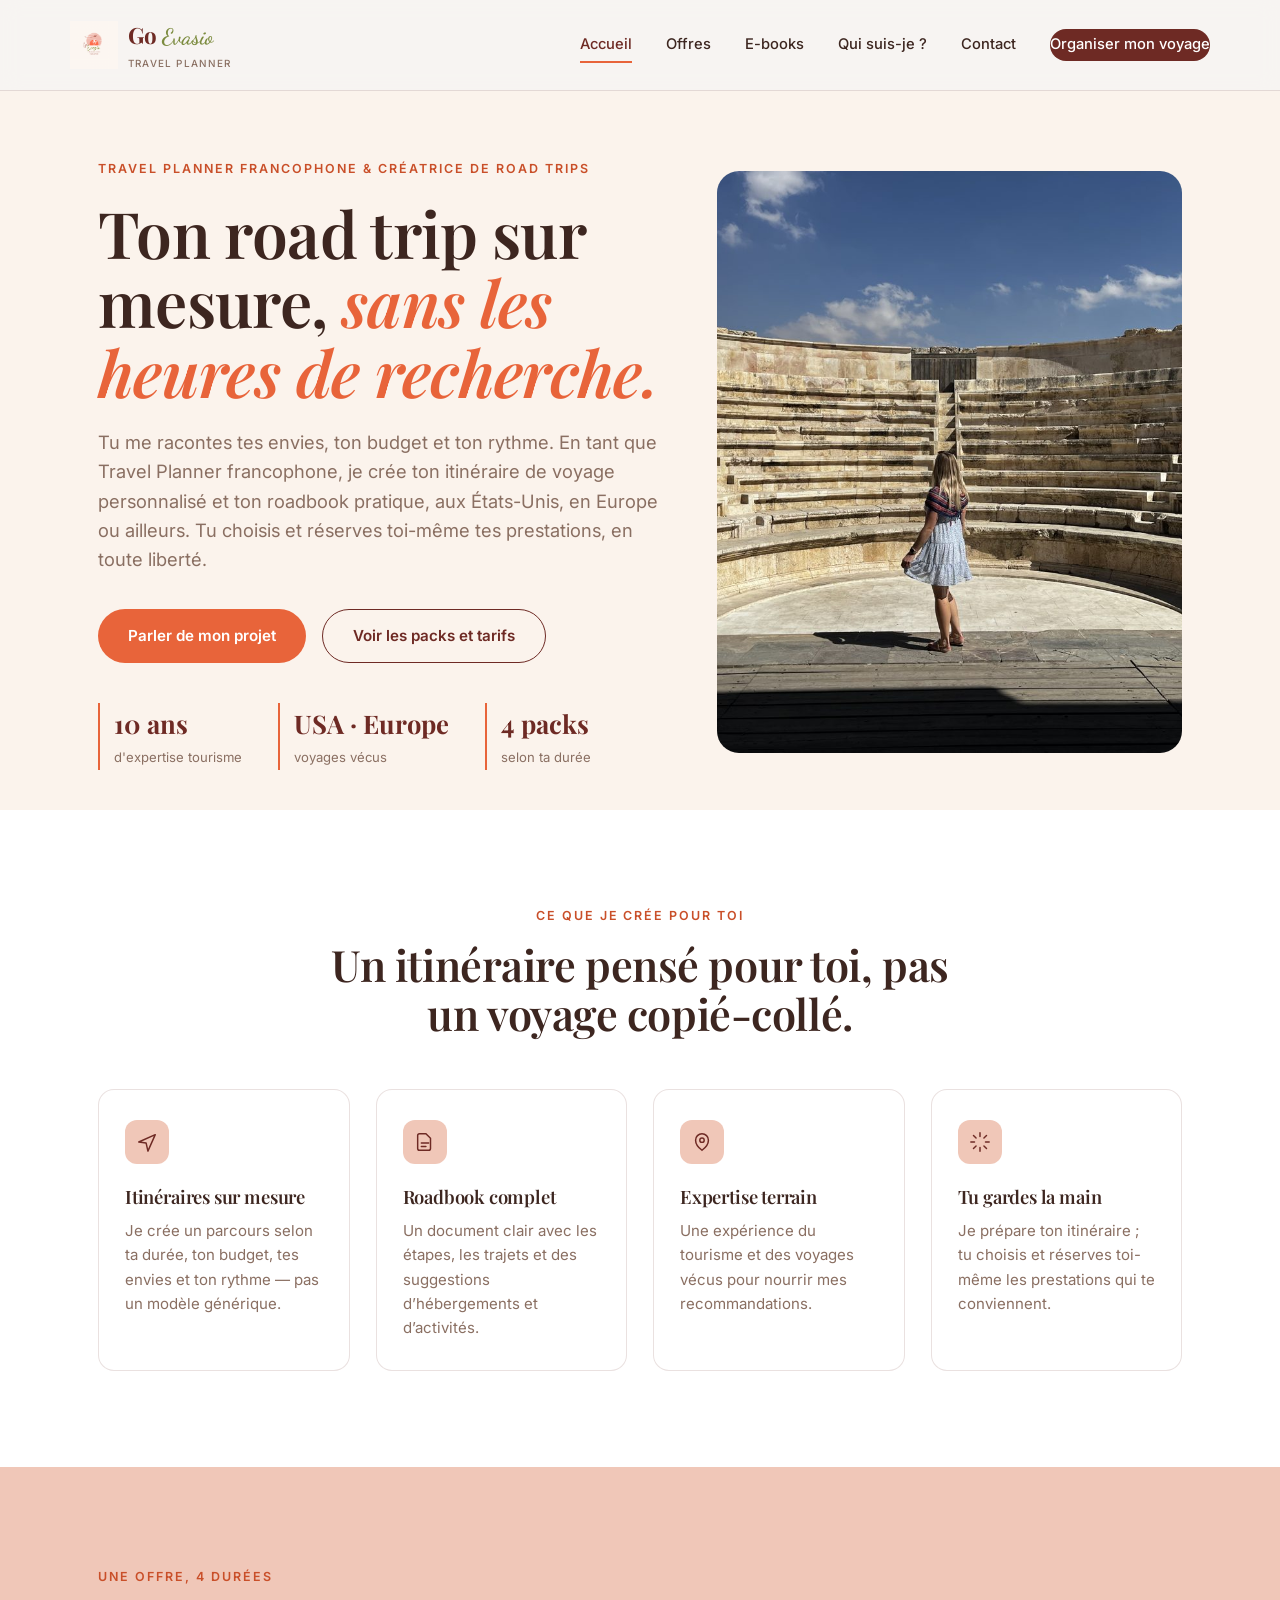
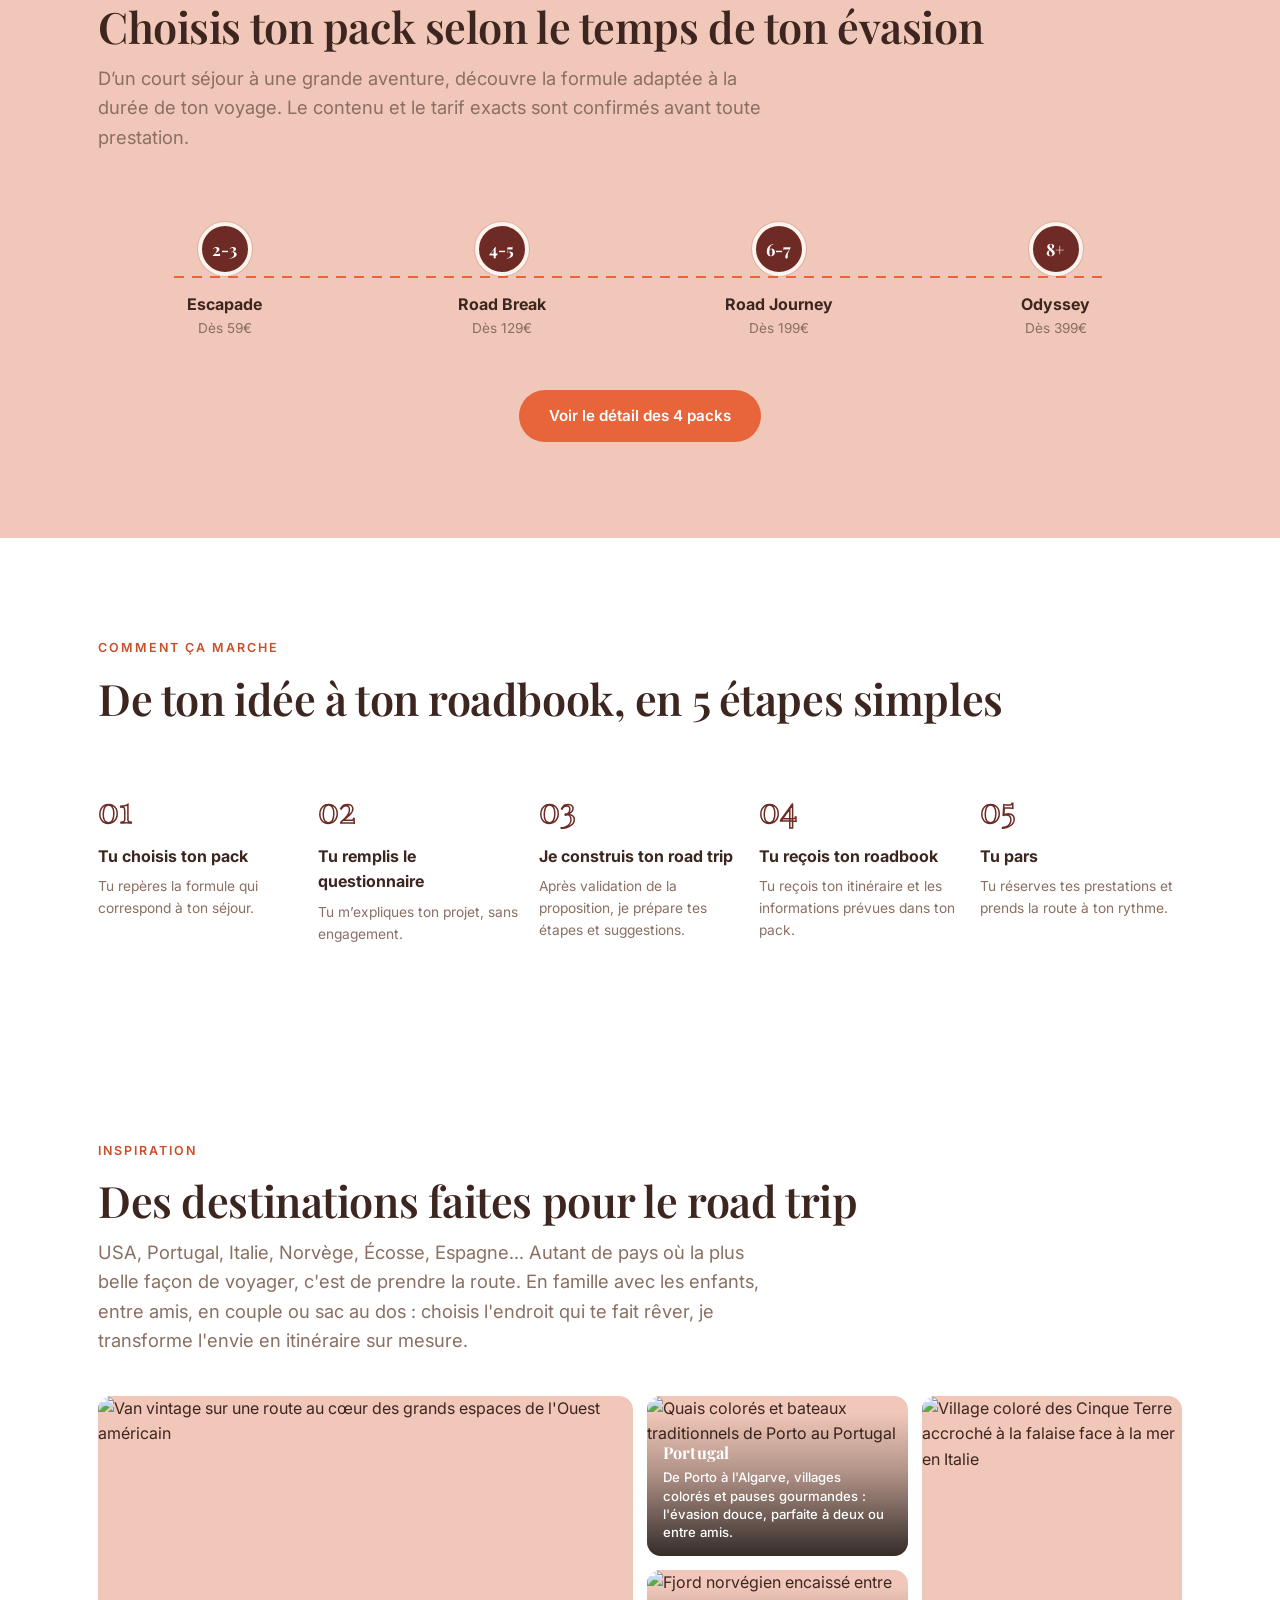
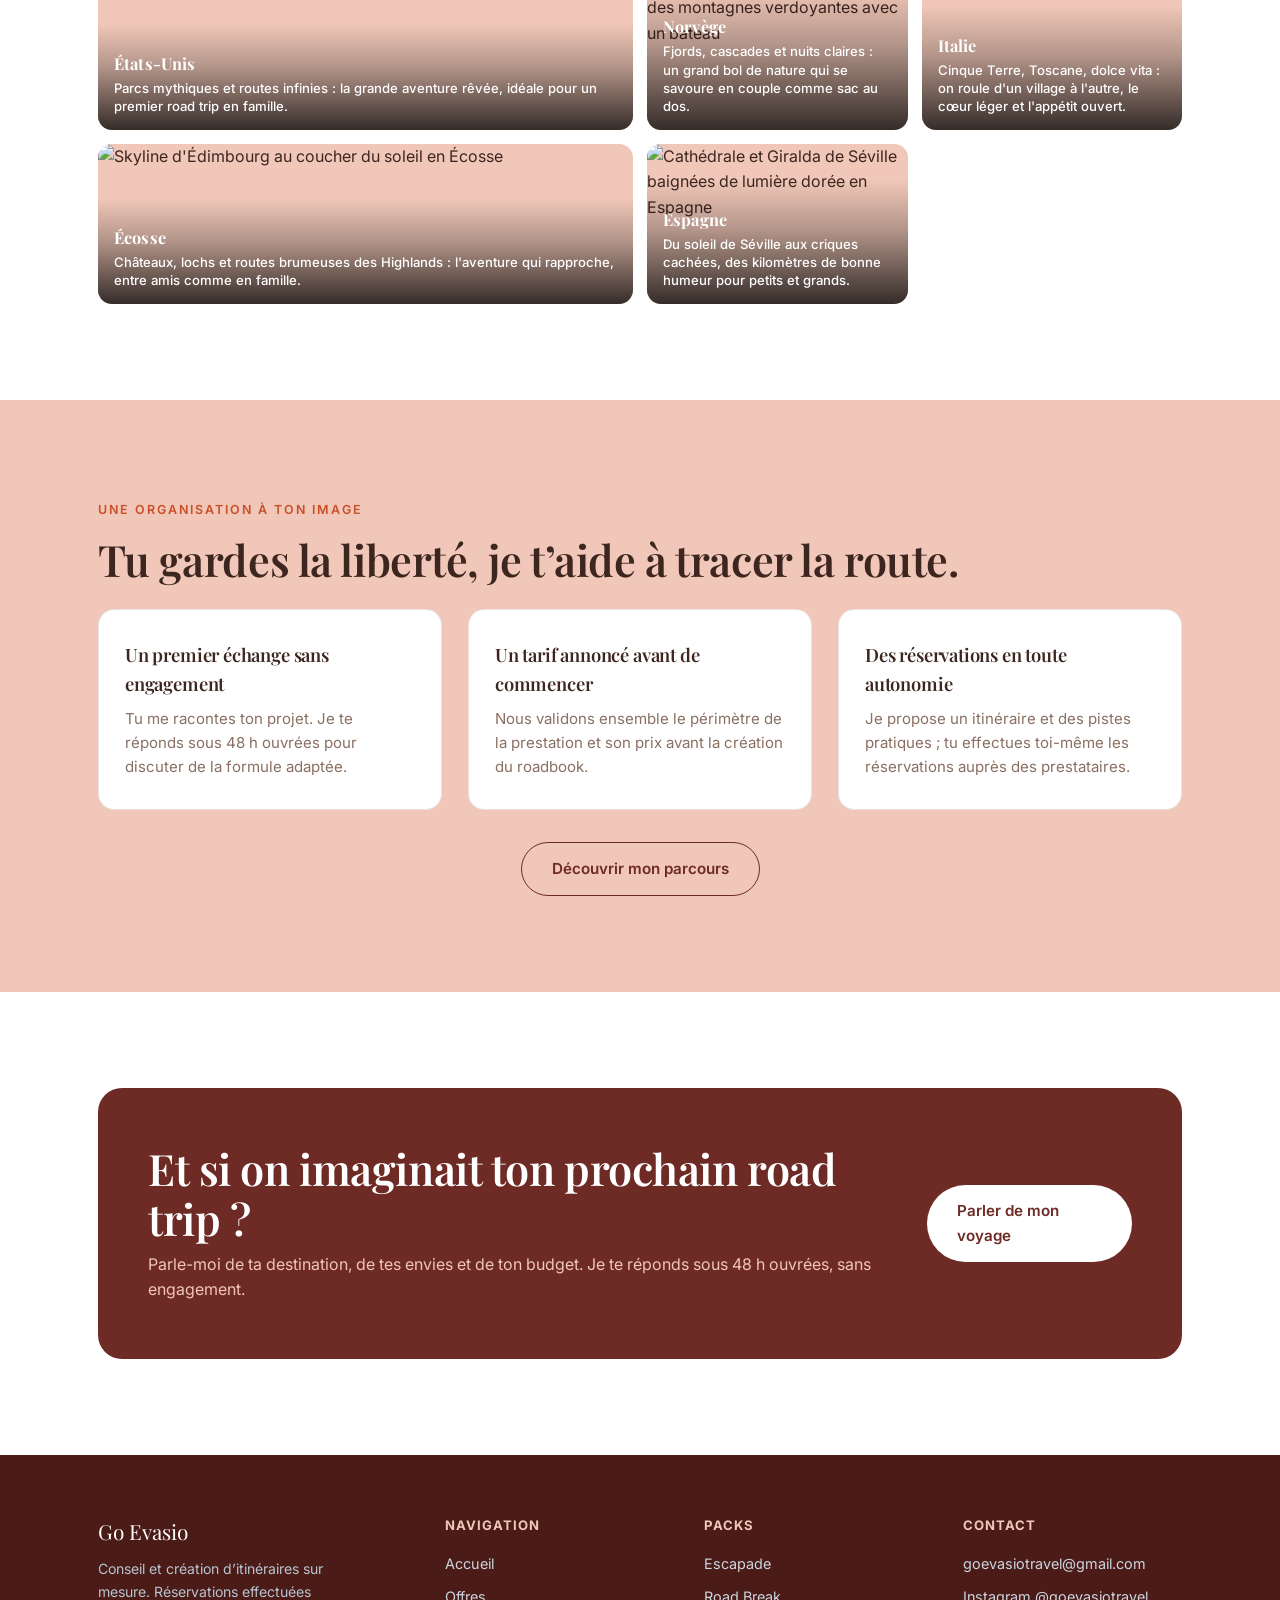
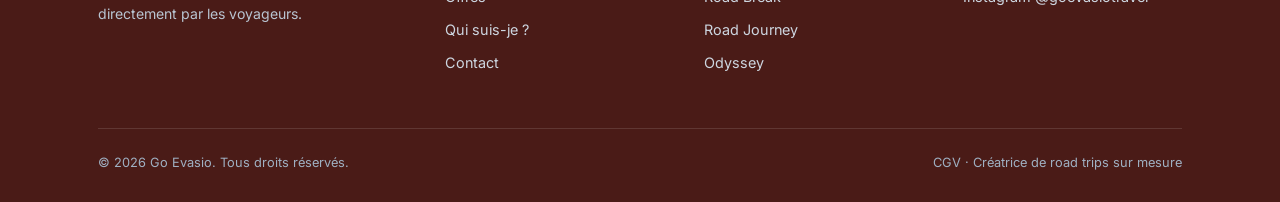
==== commit 678f1d10: "Update index.html" ====
--- a/index.html
+++ b/index.html
@@ -3,8 +3,17 @@
 <head>
 <meta charset="UTF-8">
 <meta name="viewport" content="width=device-width, initial-scale=1.0">
-<title>Go Evasio Travel | Road trips et itinéraires sur mesure</title>
-<meta name="description" content="Go Evasio Travel imagine ton road trip sur mesure aux États-Unis, en Europe et ailleurs : itinéraire, étapes et roadbook adaptés à tes envies, ton rythme et ton budget.">
+<title>Travel Planner francophone | Road trips sur mesure – Go Evasio</title>
+<meta name="description" content="Travel Planner francophone, je crée ton road trip et ton itinéraire sur mesure selon tes envies, ton budget et ton rythme. Échange sans engagement.">
+<link rel="canonical" href="https://www.goevasiotravel.com/">
+<meta name="robots" content="index, follow">
+<meta property="og:type" content="website">
+<meta property="og:locale" content="fr_FR">
+<meta property="og:site_name" content="Go Evasio Travel">
+<meta property="og:title" content="Travel Planner francophone | Road trips sur mesure – Go Evasio">
+<meta property="og:description" content="Un itinéraire sur mesure et un roadbook pratique pour voyager à ton rythme. Tu réserves toi-même, je t'aide à tracer la route.">
+<meta property="og:url" content="https://www.goevasiotravel.com/">
+<meta name="twitter:card" content="summary">
 <link rel="preconnect" href="https://fonts.googleapis.com">
 <link href="https://fonts.googleapis.com/css2?family=Playfair+Display:wght@500;600;700&family=Inter:wght@400;500;600;700&family=Dancing+Script:wght@600;700&display=swap" rel="stylesheet">
 <link rel="stylesheet" href="styles.css">
@@ -35,9 +44,9 @@
 <section class="hero">
   <div class="container hero-grid">
     <div class="hero-content">
-      <span class="eyebrow">Travel Planner & créatrice de road trips</span>
-      <h1>Le road trip de tes rêves, <span style="color:var(--terracotta); font-style:italic;">sans les heures de recherches.</span></h1>
-      <p class="lede">Tu me racontes tes envies, ton budget et ton rythme. Je construis un itinéraire personnalisé, avec des étapes cohérentes et un roadbook pratique. Tu gardes la liberté de réserver et de voyager à ta façon.</p>
+      <span class="eyebrow">Travel Planner francophone & créatrice de road trips</span>
+      <h1>Ton road trip sur mesure, <span style="color:var(--terracotta); font-style:italic;">sans les heures de recherche.</span></h1>
+      <p class="lede">Tu me racontes tes envies, ton budget et ton rythme. En tant que Travel Planner francophone, je crée ton itinéraire de voyage personnalisé et ton roadbook pratique, aux États-Unis, en Europe ou ailleurs. Tu choisis et réserves toi-même tes prestations, en toute liberté.</p>
       <div class="hero-cta-row">
         <a href="contact.html" class="btn btn-primary">Parler de mon projet</a>
         <a href="offres.html" class="btn btn-ghost">Voir les packs et tarifs</a>
@@ -49,7 +58,7 @@
       </div>
     </div>
     <div class="hero-visual">
-      <img src="hero-accueil.jpg" alt="Go Evasio — road trip sur mesure">
+      <img src="hero-accueil.jpg" alt="Go Evasio Travel, création de road trips et itinéraires personnalisés">
     </div>
   </div>
 </section>
@@ -240,4 +249,4 @@
 
 <script src="app.js"></script>
 </body>
-</html>+</html>
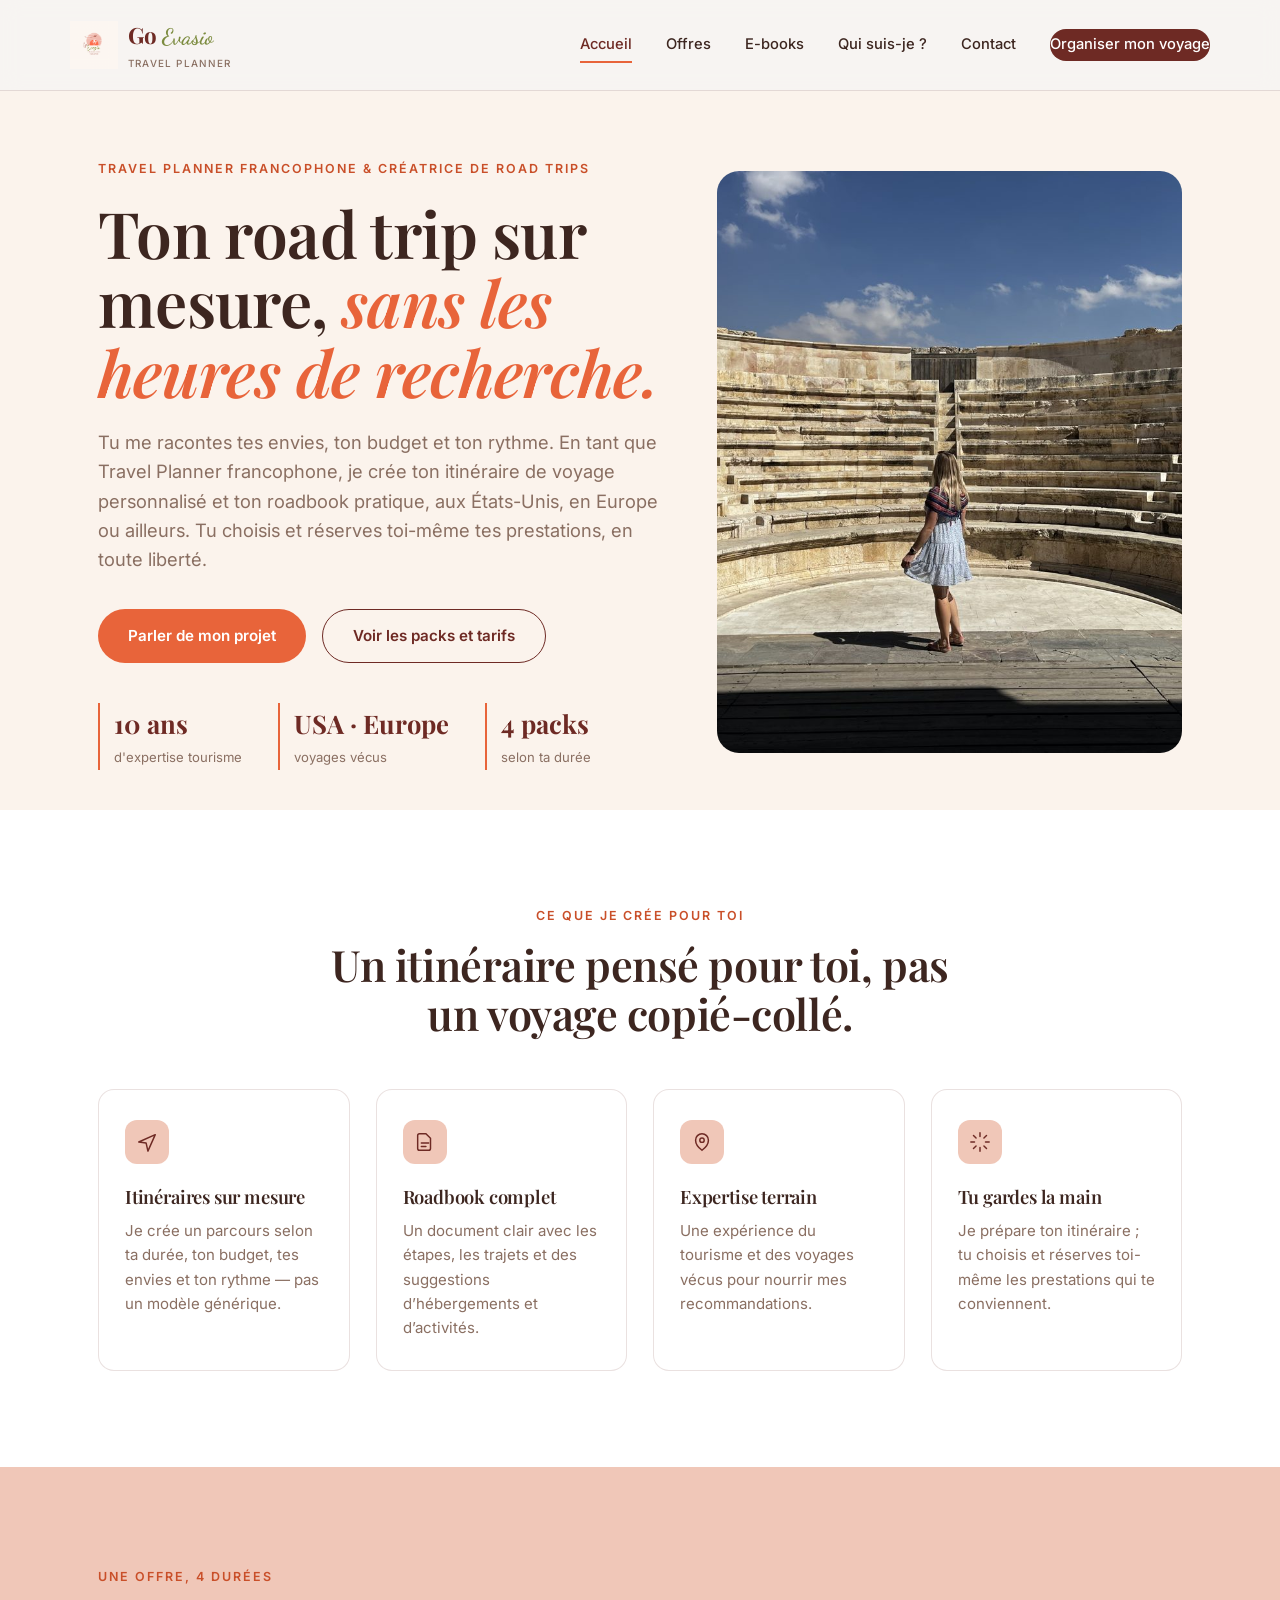
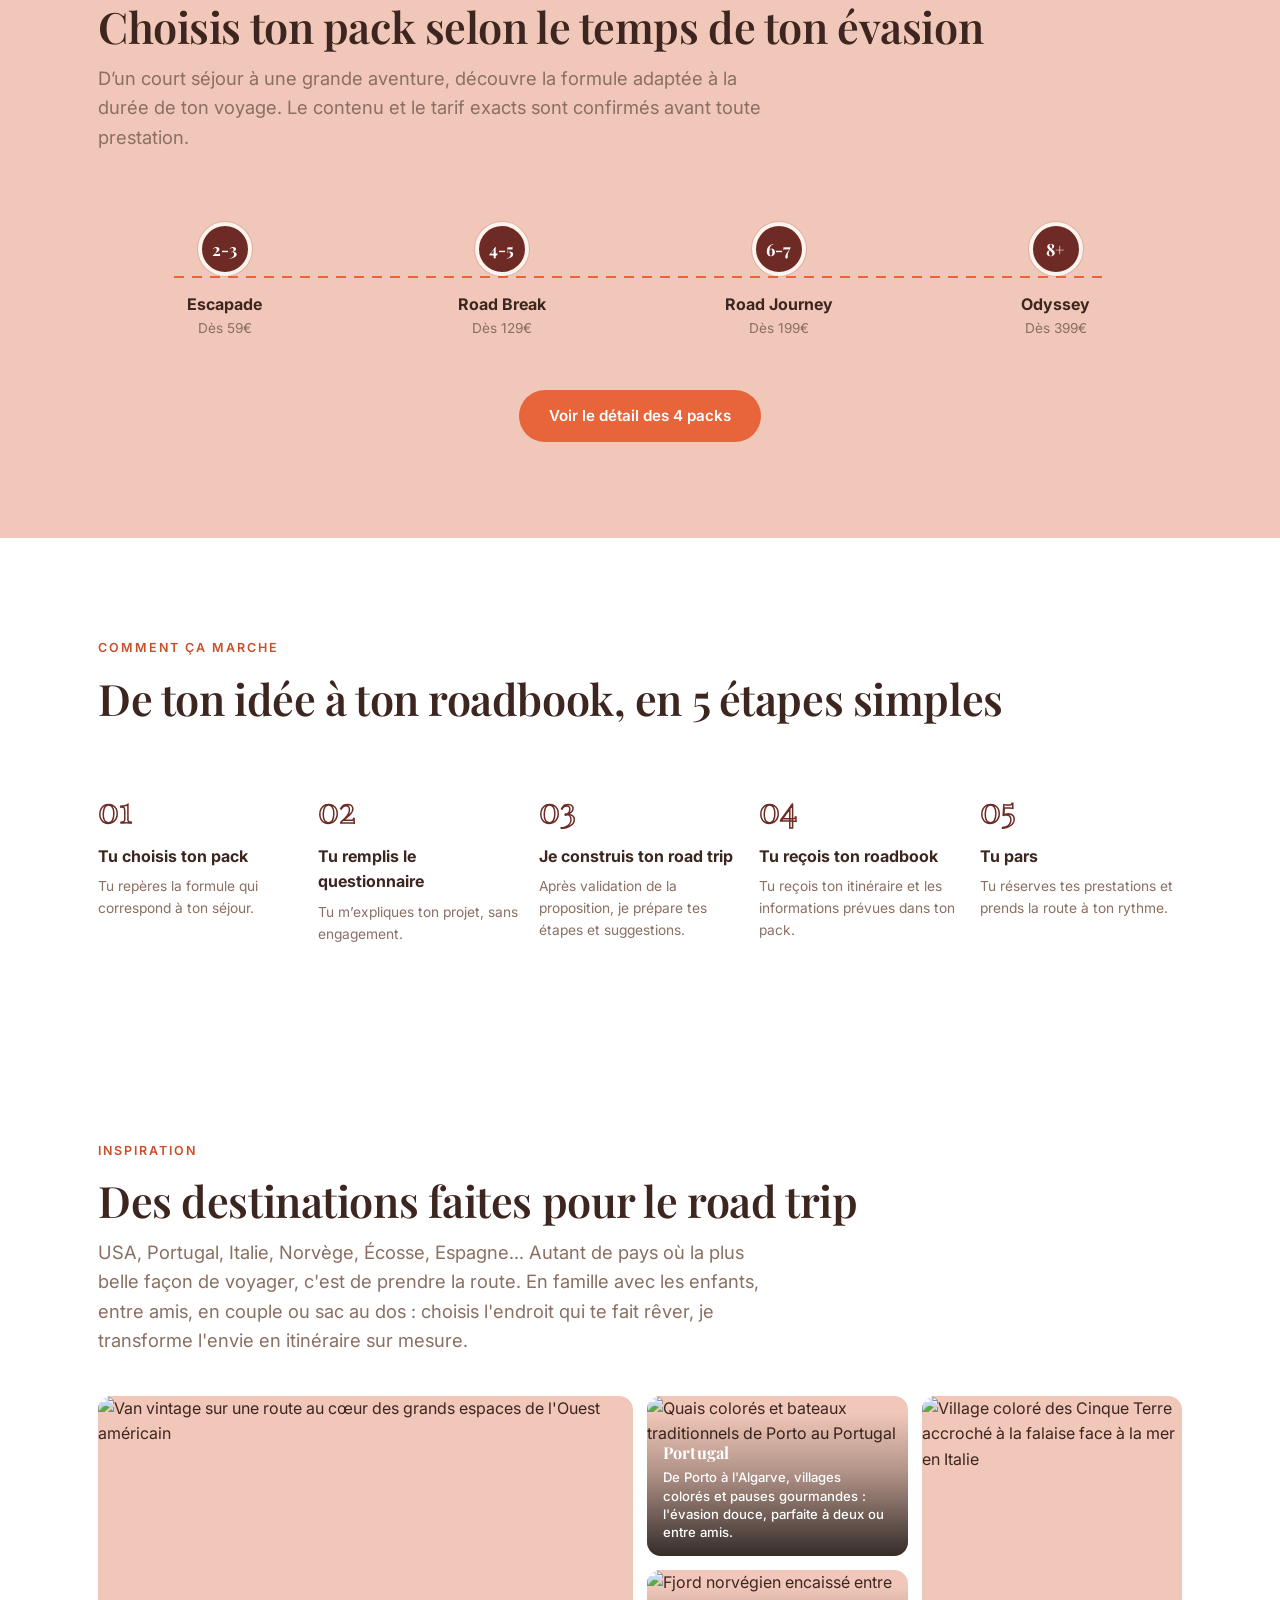
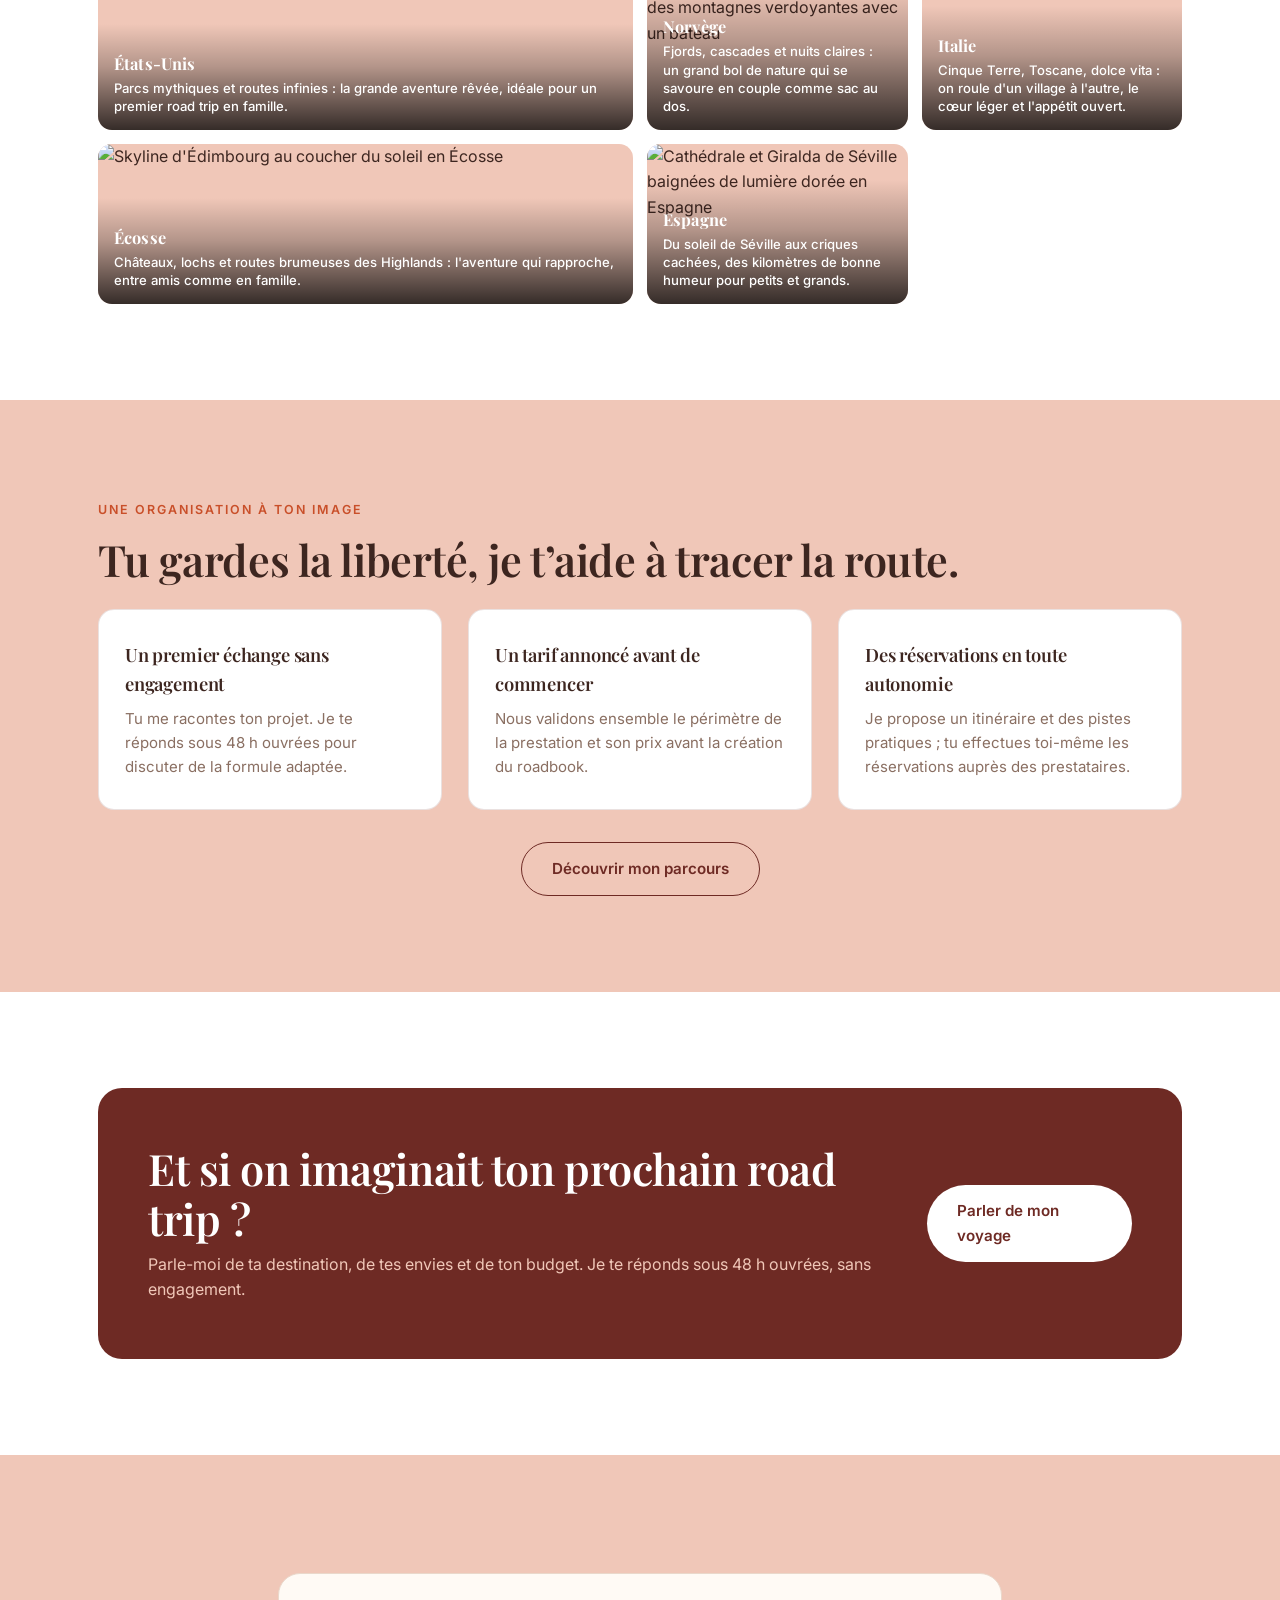
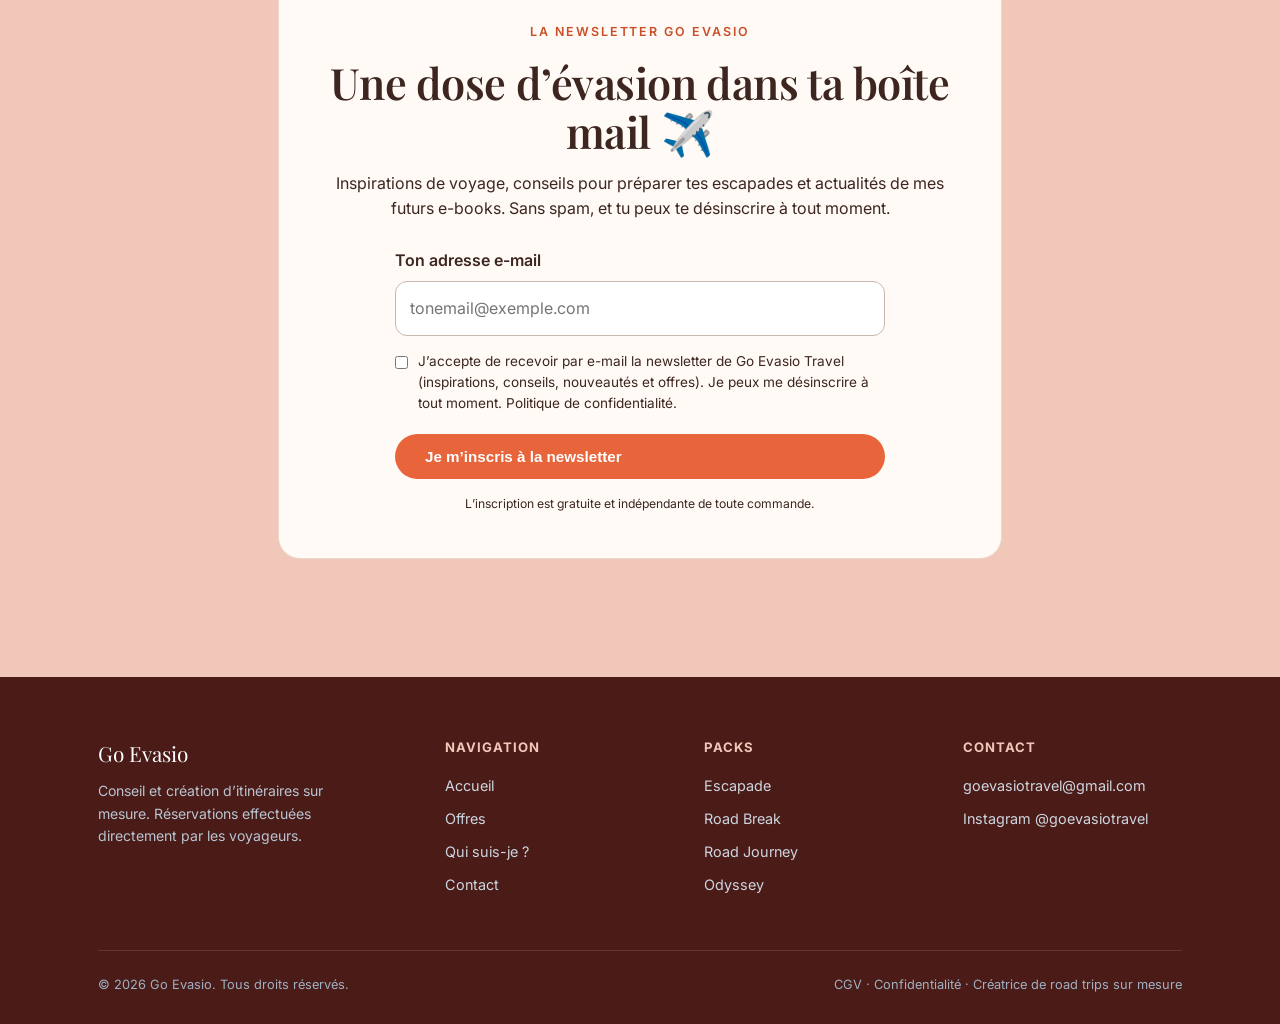
==== commit 978cff9b: "Add files via upload" ====
--- a/index.html
+++ b/index.html
@@ -207,6 +207,29 @@
   </div>
 </section>
 
+<!-- Newsletter Go Evasio Travel : inscription volontaire -->
+<section class="bg-sable" id="newsletter" aria-labelledby="newsletter-title">
+  <div class="container" style="max-width:780px; padding-top:22px; padding-bottom:22px;">
+    <div style="background:#fffaf5; border:1px solid #ead8cb; border-radius:22px; padding:clamp(22px,5vw,44px); text-align:center;">
+      <span class="eyebrow">La newsletter Go Evasio</span>
+      <h2 id="newsletter-title" style="margin:14px 0;">Une dose d’évasion dans ta boîte mail ✈️</h2>
+      <p>Inspirations de voyage, conseils pour préparer tes escapades et actualités de mes futurs e-books. Sans spam, et tu peux te désinscrire à tout moment.</p>
+      <form name="newsletter-go-evasio" method="POST" action="/newsletter-merci.html" data-netlify="true" netlify-honeypot="bot-field" style="text-align:left; max-width:490px; margin:26px auto 0;">
+        <input type="hidden" name="form-name" value="newsletter-go-evasio">
+        <p style="display:none;"><label>Ne pas remplir : <input name="bot-field"></label></p>
+        <label for="newsletter-email" style="display:block; font-weight:600; margin-bottom:7px;">Ton adresse e-mail</label>
+        <input id="newsletter-email" name="email" type="email" required autocomplete="email" placeholder="tonemail@exemple.com" style="box-sizing:border-box; width:100%; padding:14px; border:1px solid #cbb8ad; border-radius:12px; font:inherit; margin-bottom:15px;">
+        <label style="display:flex; align-items:flex-start; gap:10px; font-size:0.85rem; line-height:1.55; cursor:pointer;">
+          <input type="checkbox" name="consentement_newsletter" value="oui" required style="margin-top:5px; flex-shrink:0;">
+          <span>J’accepte de recevoir par e-mail la newsletter de Go Evasio Travel (inspirations, conseils, nouveautés et offres). Je peux me désinscrire à tout moment. <a href="confidentialite.html">Politique de confidentialité</a>.</span>
+        </label>
+        <button type="submit" class="btn btn-primary" style="margin-top:20px; width:100%; cursor:pointer;">Je m’inscris à la newsletter</button>
+      </form>
+      <p style="font-size:0.76rem; margin-top:15px;">L’inscription est gratuite et indépendante de toute commande.</p>
+    </div>
+  </div>
+</section>
+
 <footer class="site-footer">
   <div class="container">
     <div class="footer-grid">
@@ -242,11 +265,11 @@
     </div>
     <div class="footer-bottom">
       <span>© 2026 Go Evasio. Tous droits réservés.</span>
-      <span><a href="cgv.html" style="color:#9fb0c2;">CGV</a> · Créatrice de road trips sur mesure</span>
+      <span><a href="cgv.html" style="color:#9fb0c2;">CGV</a> · <a href="confidentialite.html" style="color:#9fb0c2;">Confidentialité</a> · Créatrice de road trips sur mesure</span>
     </div>
   </div>
 </footer>
 
 <script src="app.js"></script>
 </body>
-</html>
+</html>
